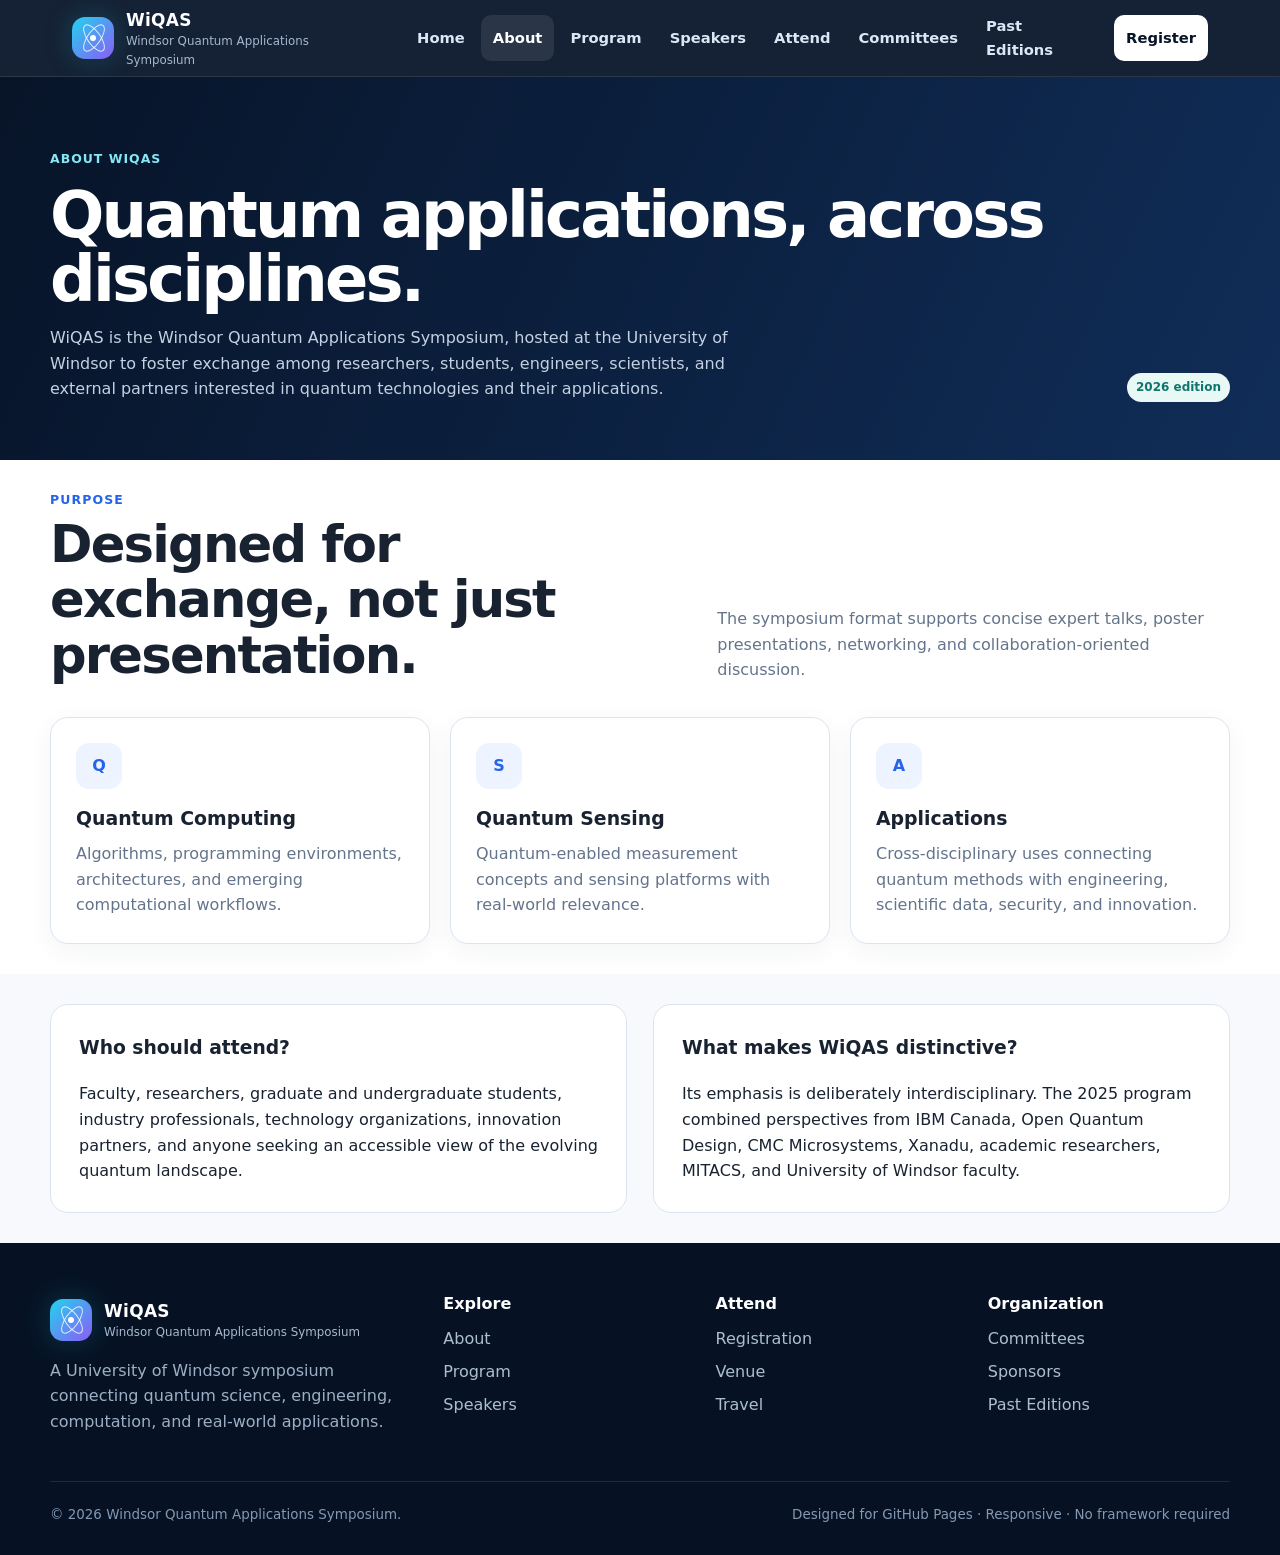
==== about.html @ 531623ce "Add files via upload" ====
<!doctype html><html lang="en"><head><meta charset="utf-8"><meta name="viewport" content="width=device-width,initial-scale=1"><title>About | WiQAS</title><link rel="stylesheet" href="styles.css"></head><body><a class="skip-link" href="#main">Skip to content</a>
<header class="site-header">
  <div class="nav-wrap">
    <a class="brand" href="index.html" aria-label="WiQAS home">
      <span class="brand-mark" aria-hidden="true"><span class="brand-dot"></span></span>
      <span class="brand-text"><strong>WiQAS</strong><span>Windsor Quantum Applications Symposium</span></span>
    </a>
    <button class="menu-toggle" aria-label="Toggle navigation" aria-expanded="false">☰</button>
    <nav class="nav-links" aria-label="Primary navigation">
      <a href="index.html">Home</a>
      <a href="about.html">About</a>
      <a href="program.html">Program</a>
      <a href="speakers.html">Speakers</a>
      <a href="attend.html">Attend</a>
      <a href="organizers.html">Committees</a>
      <a href="past.html">Past Editions</a>
      <a class="nav-cta" href="attend.html#registration">Register</a>
    </nav>
  </div>
</header>
<main id="main"><section class="page-hero"><div class="container"><div><div class="page-tag">About WiQAS</div><h1>Quantum applications, across disciplines.</h1><p>WiQAS is the Windsor Quantum Applications Symposium, hosted at the University of Windsor to foster exchange among researchers, students, engineers, scientists, and external partners interested in quantum technologies and their applications.</p></div><span class="badge">2026 edition</span></div></section>
<section class="section"><div class="container"><div class="section-head"><div><div class="kicker">Purpose</div><h2>Designed for exchange, not just presentation.</h2></div><p>The symposium format supports concise expert talks, poster presentations, networking, and collaboration-oriented discussion.</p></div><div class="card-grid"><article class="card"><div class="icon-box">Q</div><h3>Quantum Computing</h3><p>Algorithms, programming environments, architectures, and emerging computational workflows.</p></article><article class="card"><div class="icon-box">S</div><h3>Quantum Sensing</h3><p>Quantum-enabled measurement concepts and sensing platforms with real-world relevance.</p></article><article class="card"><div class="icon-box">A</div><h3>Applications</h3><p>Cross-disciplinary uses connecting quantum methods with engineering, scientific data, security, and innovation.</p></article></div></div></section>
<section class="section alt"><div class="container two-col"><div class="content-card"><h3>Who should attend?</h3><p>Faculty, researchers, graduate and undergraduate students, industry professionals, technology organizations, innovation partners, and anyone seeking an accessible view of the evolving quantum landscape.</p></div><div class="content-card"><h3>What makes WiQAS distinctive?</h3><p>Its emphasis is deliberately interdisciplinary. The 2025 program combined perspectives from IBM Canada, Open Quantum Design, CMC Microsystems, Xanadu, academic researchers, MITACS, and University of Windsor faculty.</p></div></div></section>
</main><footer>
  <div class="footer-grid">
    <div class="footer-brand">
      <a class="brand" href="index.html"><span class="brand-mark" aria-hidden="true"><span class="brand-dot"></span></span><span class="brand-text"><strong>WiQAS</strong><span>Windsor Quantum Applications Symposium</span></span></a>
      <p>A University of Windsor symposium connecting quantum science, engineering, computation, and real-world applications.</p>
    </div>
    <div><h4>Explore</h4><a href="about.html">About</a><a href="program.html">Program</a><a href="speakers.html">Speakers</a></div>
    <div><h4>Attend</h4><a href="attend.html#registration">Registration</a><a href="attend.html#venue">Venue</a><a href="attend.html#travel">Travel</a></div>
    <div><h4>Organization</h4><a href="organizers.html">Committees</a><a href="organizers.html#sponsors">Sponsors</a><a href="past.html">Past Editions</a></div>
  </div>
  <div class="copyright"><span>© <span data-year></span> Windsor Quantum Applications Symposium.</span><span>Designed for GitHub Pages · Responsive · No framework required</span></div>
</footer>
<script src="script.js"></script></body></html>
---- styles.css ----
:root {
  --navy: #071428;
  --navy-2: #0d2242;
  --blue: #2563eb;
  --cyan: #22d3ee;
  --violet: #8b5cf6;
  --gold: #f5b942;
  --ink: #182230;
  --muted: #64748b;
  --line: #dbe4f0;
  --paper: #f7f9fc;
  --white: #ffffff;
  --success: #0f766e;
  --radius: 18px;
  --shadow: 0 18px 50px rgba(15, 35, 65, .12);
  --max: 1180px;
}

* { box-sizing: border-box; }
html { scroll-behavior: smooth; }
body {
  margin: 0;
  font-family: Inter, ui-sans-serif, system-ui, -apple-system, BlinkMacSystemFont, "Segoe UI", sans-serif;
  color: var(--ink);
  background: var(--white);
  line-height: 1.6;
}
a { color: inherit; }
img { max-width: 100%; }
button, input { font: inherit; }

.skip-link {
  position: absolute; left: -999px; top: 0; z-index: 999;
  background: #fff; padding: .75rem 1rem; color: #000;
}
.skip-link:focus { left: 1rem; top: 1rem; }

.site-header {
  position: sticky; top: 0; z-index: 1000;
  background: rgba(7,20,40,.94);
  backdrop-filter: blur(14px);
  border-bottom: 1px solid rgba(255,255,255,.1);
}
.nav-wrap {
  max-width: var(--max); margin: auto; min-height: 76px; padding: 0 22px;
  display: flex; align-items: center; justify-content: space-between; gap: 24px;
}
.brand { display: flex; align-items: center; gap: 12px; text-decoration: none; color: white; }
.brand-mark {
  width: 42px; height: 42px; border-radius: 13px; position: relative; overflow: hidden;
  background: linear-gradient(135deg, var(--cyan), var(--violet)); box-shadow: 0 0 30px rgba(34,211,238,.2);
}
.brand-mark::before, .brand-mark::after {
  content: ""; position: absolute; border: 1.5px solid rgba(255,255,255,.85); border-radius: 50%;
  width: 30px; height: 12px; left: 6px; top: 14px;
}
.brand-mark::before { transform: rotate(55deg); }
.brand-mark::after { transform: rotate(-55deg); }
.brand-dot { position:absolute; width:6px; height:6px; border-radius:50%; background:#fff; left:18px; top:18px; }
.brand-text strong { display: block; font-size: 1.06rem; letter-spacing: .02em; }
.brand-text span { display: block; color: #a7b8d1; font-size: .74rem; margin-top: -2px; }

.nav-links { display: flex; align-items: center; gap: 4px; }
.nav-links a {
  color: #dbe7f5; text-decoration: none; font-weight: 650; font-size: .92rem;
  padding: 11px 12px; border-radius: 10px; transition: .2s ease;
}
.nav-links a:hover, .nav-links a.active { color: white; background: rgba(255,255,255,.09); }
.nav-links .nav-cta { background: white; color: var(--navy); margin-left: 6px; }
.nav-links .nav-cta:hover { background: #e8f7ff; color: var(--navy); }
.menu-toggle { display:none; background:none; border:0; color:white; font-size:1.5rem; cursor:pointer; }

.hero {
  color: white; position: relative; overflow: hidden;
  background:
    radial-gradient(circle at 86% 16%, rgba(34,211,238,.18), transparent 26%),
    radial-gradient(circle at 72% 78%, rgba(139,92,246,.2), transparent 29%),
    linear-gradient(115deg, #061224 0%, #0d2242 62%, #122953 100%);
}
.hero::before {
  content:""; position:absolute; inset:0; opacity:.22;
  background-image:
    linear-gradient(rgba(255,255,255,.06) 1px, transparent 1px),
    linear-gradient(90deg, rgba(255,255,255,.06) 1px, transparent 1px);
  background-size: 44px 44px;
  mask-image: linear-gradient(to right, transparent 0, black 35%, black 100%);
}
.hero-inner {
  max-width: var(--max); margin:auto; padding: 30px 22px 30px;
  display:grid; grid-template-columns: 1.15fr .85fr; gap: 58px; align-items:center; position:relative;
}
.eyebrow {
  display:inline-flex; align-items:center; gap:8px; padding:7px 11px; border-radius:999px;
  color:#c9f5ff; background:rgba(34,211,238,.1); border:1px solid rgba(34,211,238,.28);
  font-size:.82rem; font-weight:750; letter-spacing:.08em; text-transform:uppercase;
}
.hero h1 { font-size: clamp(2rem, 3vw, 5.2rem); line-height:.99; margin: 22px 0 20px; letter-spacing:-.045em; max-width:800px; }
.hero h1 span { display:block; background:linear-gradient(90deg,#73e7fb,#b6a2ff); -webkit-background-clip:text; color:transparent; }
.hero-copy { font-size:1.14rem; color:#c7d5e6; max-width:720px; }
.hero-actions { display:flex; flex-wrap:wrap; gap:12px; margin-top:30px; }
.btn {
  display:inline-flex; align-items:center; justify-content:center; gap:8px; padding:13px 18px;
  border-radius:12px; font-weight:800; text-decoration:none; border:1px solid transparent; transition:.2s ease;
}
.btn-primary { background:white; color:var(--navy); }
.btn-primary:hover { transform:translateY(-2px); box-shadow:0 12px 30px rgba(255,255,255,.12); }
.btn-ghost { border-color:rgba(255,255,255,.24); color:white; background:rgba(255,255,255,.05); }
.btn-ghost:hover { background:rgba(255,255,255,.1); }
.btn-blue { background:var(--blue); color:white; }
.btn-blue:hover { filter:brightness(1.07); transform:translateY(-1px); }

.quantum-card {
  position:relative; min-height:390px; display:grid; place-items:center;
  border:1px solid rgba(255,255,255,.14); border-radius:28px;
  background:linear-gradient(145deg,rgba(255,255,255,.09),rgba(255,255,255,.025));
  box-shadow: inset 0 1px rgba(255,255,255,.12), 0 26px 80px rgba(0,0,0,.24);
}
.orbit { position:absolute; border:1px solid rgba(150,230,255,.5); border-radius:50%; width:290px; height:110px; }
.orbit.o1 { transform:rotate(24deg); }
.orbit.o2 { transform:rotate(-36deg); }
.orbit.o3 { transform:rotate(78deg); }
.core { width:76px; height:76px; border-radius:50%; background:radial-gradient(circle at 34% 32%,#fff 0 7%,#70e8ff 8% 28%,#6a55e7 65%,#231b68); box-shadow:0 0 46px rgba(34,211,238,.6); }
.qdot { position:absolute; width:13px; height:13px; border-radius:50%; background:#fff; box-shadow:0 0 20px #7dd3fc; }
.q1{transform:translate(130px,-34px)} .q2{transform:translate(-94px,80px)} .q3{transform:translate(-42px,-116px)}
.quantum-label { position:absolute; bottom:26px; left:28px; right:28px; padding-top:20px; border-top:1px solid rgba(255,255,255,.12); display:flex; justify-content:space-between; color:#b9cae0; font-size:.86rem; }
.quantum-label strong { color:white; display:block; font-size:1rem; }

.info-strip { background:#0a1c37; color:white; border-top:1px solid rgba(255,255,255,.08); }
.info-grid { max-width:var(--max); margin:auto; padding:22px; display:grid; grid-template-columns:repeat(3,1fr); gap:20px; }
.info-item { display:flex; gap:12px; align-items:flex-start; }
.info-icon { width:38px;height:38px;border-radius:10px;background:rgba(34,211,238,.11);display:grid;place-items:center;color:#76e4f7;flex:0 0 auto; }
.info-item small{display:block;color:#8ea5c1;text-transform:uppercase;letter-spacing:.08em;font-weight:800;font-size:.7rem}.info-item strong{display:block;margin-top:2px}

.section { padding:30px 22px; }
.section.alt { background:var(--paper); }
.container { max-width:var(--max); margin:auto; }
.section-head { display:flex; justify-content:space-between; gap:36px; align-items:end; margin-bottom:34px; }
.kicker { color:var(--blue); text-transform:uppercase; letter-spacing:.09em; font-size:.78rem; font-weight:850; }
h2 { font-size:clamp(2rem,4vw,3.3rem); line-height:1.08; letter-spacing:-.035em; margin:.45rem 0 0; }
.section-head p { max-width:560px;color:var(--muted);margin:0; }

.card-grid { display:grid; grid-template-columns:repeat(3,1fr); gap:20px; }
.card { border:1px solid var(--line); border-radius:var(--radius); padding:25px; background:white; box-shadow:0 7px 26px rgba(15,35,65,.05); }
.card h3 { margin:14px 0 8px; font-size:1.18rem; }
.card p { color:var(--muted); margin:0; }
.icon-box { width:46px;height:46px;border-radius:13px;display:grid;place-items:center;background:#edf4ff;color:var(--blue);font-weight:900; }

.feature-band { display:grid;grid-template-columns:.92fr 1.08fr;gap:46px;align-items:center; }
.feature-panel { background:linear-gradient(145deg,#0d2242,#122f5e); color:white; padding:38px;border-radius:24px;position:relative;overflow:hidden; }
.feature-panel::after { content:"";position:absolute;width:180px;height:180px;border-radius:50%;background:rgba(34,211,238,.1);right:-40px;top:-60px; }
.feature-panel h3{font-size:1.8rem;margin:.25rem 0 1rem}.feature-panel p{color:#c7d5e6}
.feature-list { list-style:none;padding:0;margin:22px 0 0;display:grid;gap:12px}.feature-list li{display:flex;gap:10px;align-items:flex-start}.check{color:#7ee7f7;font-weight:900}

.timeline { display:grid; gap:14px; }
.timeline-row { display:grid;grid-template-columns:128px 1fr;gap:18px;padding:18px 0;border-bottom:1px solid var(--line); }
.timeline-row:last-child{border-bottom:0}.timeline-time{font-weight:850;color:var(--blue)}.timeline-row h3{margin:0 0 4px;font-size:1.03rem}.timeline-row p{margin:0;color:var(--muted)}

.notice { padding:16px 18px;border-left:4px solid var(--gold);background:#fff9e9;border-radius:10px;color:#6d5313; }
.badge { display:inline-block;padding:5px 9px;border-radius:999px;background:#e8f8f5;color:var(--success);font-size:.75rem;font-weight:850; }

.speaker-grid { display:grid;grid-template-columns:repeat(4,1fr);gap:18px; }
.speaker { border:1px solid var(--line);border-radius:18px;overflow:hidden;background:white; }
.speaker-art { height:175px;background:linear-gradient(135deg,#e7f6ff,#ede9fe);display:grid;place-items:center; }
.avatar { width:86px;height:86px;border-radius:50%;background:linear-gradient(135deg,#22d3ee,#6d5ce7);display:grid;place-items:center;color:white;font-size:1.45rem;font-weight:900;box-shadow:0 12px 28px rgba(74,85,220,.2); }
.speaker-body { padding:18px; }.speaker h3{margin:0 0 4px}.speaker p{margin:0;color:var(--muted);font-size:.9rem}.speaker .talk{margin-top:12px;color:#36445a;font-size:.88rem}

.cta-band { background:linear-gradient(115deg,#0b1d39,#13376a); color:white; border-radius:26px; padding:42px; display:flex;justify-content:space-between;gap:30px;align-items:center; }
.cta-band p{color:#c7d5e6;max-width:650px;margin:8px 0 0}.cta-band h2{margin:0;font-size:2.25rem}

.page-hero { background:linear-gradient(115deg,#071428,#102d58);color:white;padding:72px 22px 58px; }
.page-hero .container{display:grid;grid-template-columns:1fr auto;gap:30px;align-items:end}.page-hero h1{font-size:clamp(2.4rem,5vw,4.3rem);letter-spacing:-.045em;line-height:1;margin:14px 0}.page-hero p{color:#c4d1e2;max-width:740px;margin:0}.page-tag{color:#85e7f5;font-weight:800;letter-spacing:.08em;text-transform:uppercase;font-size:.78rem}

.two-col { display:grid;grid-template-columns:1fr 1fr;gap:26px; }
.content-card { background:white;border:1px solid var(--line);border-radius:18px;padding:28px; }
.content-card h3{margin-top:0}.content-card p:last-child{margin-bottom:0}

.contact-list { list-style:none;padding:0;margin:0;display:grid;gap:8px; }
.contact-list a{color:var(--blue);text-decoration:none}.contact-list a:hover{text-decoration:underline}

footer { background:#061224;color:#c6d2e2;padding:48px 22px 30px; }
.footer-grid { max-width:var(--max);margin:auto;display:grid;grid-template-columns:1.5fr repeat(3,1fr);gap:30px; }
footer h4{color:white;margin:0 0 10px}footer a{display:block;color:#aebed2;text-decoration:none;margin:7px 0}footer a:hover{color:white}.footer-brand p{max-width:410px;color:#9eafc5}.copyright{max-width:var(--max);margin:30px auto 0;padding-top:22px;border-top:1px solid rgba(255,255,255,.1);font-size:.84rem;color:#8498b2;display:flex;justify-content:space-between;gap:20px}

.table-wrap{overflow-x:auto;border:1px solid var(--line);border-radius:16px;background:white}.program-table{border-collapse:collapse;width:100%;min-width:760px}.program-table th,.program-table td{padding:15px 16px;border-bottom:1px solid var(--line);text-align:left;vertical-align:top}.program-table th{background:#eff5fc;color:#2b3b52;font-size:.8rem;text-transform:uppercase;letter-spacing:.07em}.program-table tr:last-child td{border-bottom:0}.session-row td{background:#f8fbff;font-weight:800;color:#17345e}.break-row td{color:#6d7686;font-style:italic;background:#fbfcfe}

.pill-row{display:flex;gap:8px;flex-wrap:wrap}.pill{padding:7px 11px;background:#eef3fb;border-radius:999px;color:#41516a;font-size:.82rem;font-weight:750}

@media (max-width: 980px) {
  .hero-inner,.feature-band,.page-hero .container{grid-template-columns:1fr}.quantum-card{min-height:310px}.card-grid{grid-template-columns:1fr 1fr}.speaker-grid{grid-template-columns:1fr 1fr}.footer-grid{grid-template-columns:1fr 1fr}.nav-links{position:absolute;left:0;right:0;top:76px;background:#071428;padding:14px 22px 22px;display:none;flex-direction:column;align-items:stretch;border-bottom:1px solid rgba(255,255,255,.1)}.nav-links.open{display:flex}.nav-links a{padding:12px 14px}.nav-links .nav-cta{margin:4px 0 0;text-align:center}.menu-toggle{display:block}.section-head{align-items:start;flex-direction:column;gap:12px}.info-grid{grid-template-columns:1fr;gap:14px}.cta-band{align-items:flex-start;flex-direction:column}.two-col{grid-template-columns:1fr}
}
@media (max-width: 620px) {
  .brand-text span{display:none}.hero-inner{padding-top:68px}.hero h1{font-size:2.7rem}.card-grid,.speaker-grid,.footer-grid{grid-template-columns:1fr}.section{padding:62px 18px}.nav-wrap{padding:0 18px}.timeline-row{grid-template-columns:1fr;gap:3px}.cta-band{padding:28px}.copyright{flex-direction:column}.quantum-card{min-height:280px}.orbit{width:220px;height:84px}.q1{transform:translate(98px,-27px)}.q2{transform:translate(-74px,61px)}.q3{transform:translate(-34px,-88px)}
}
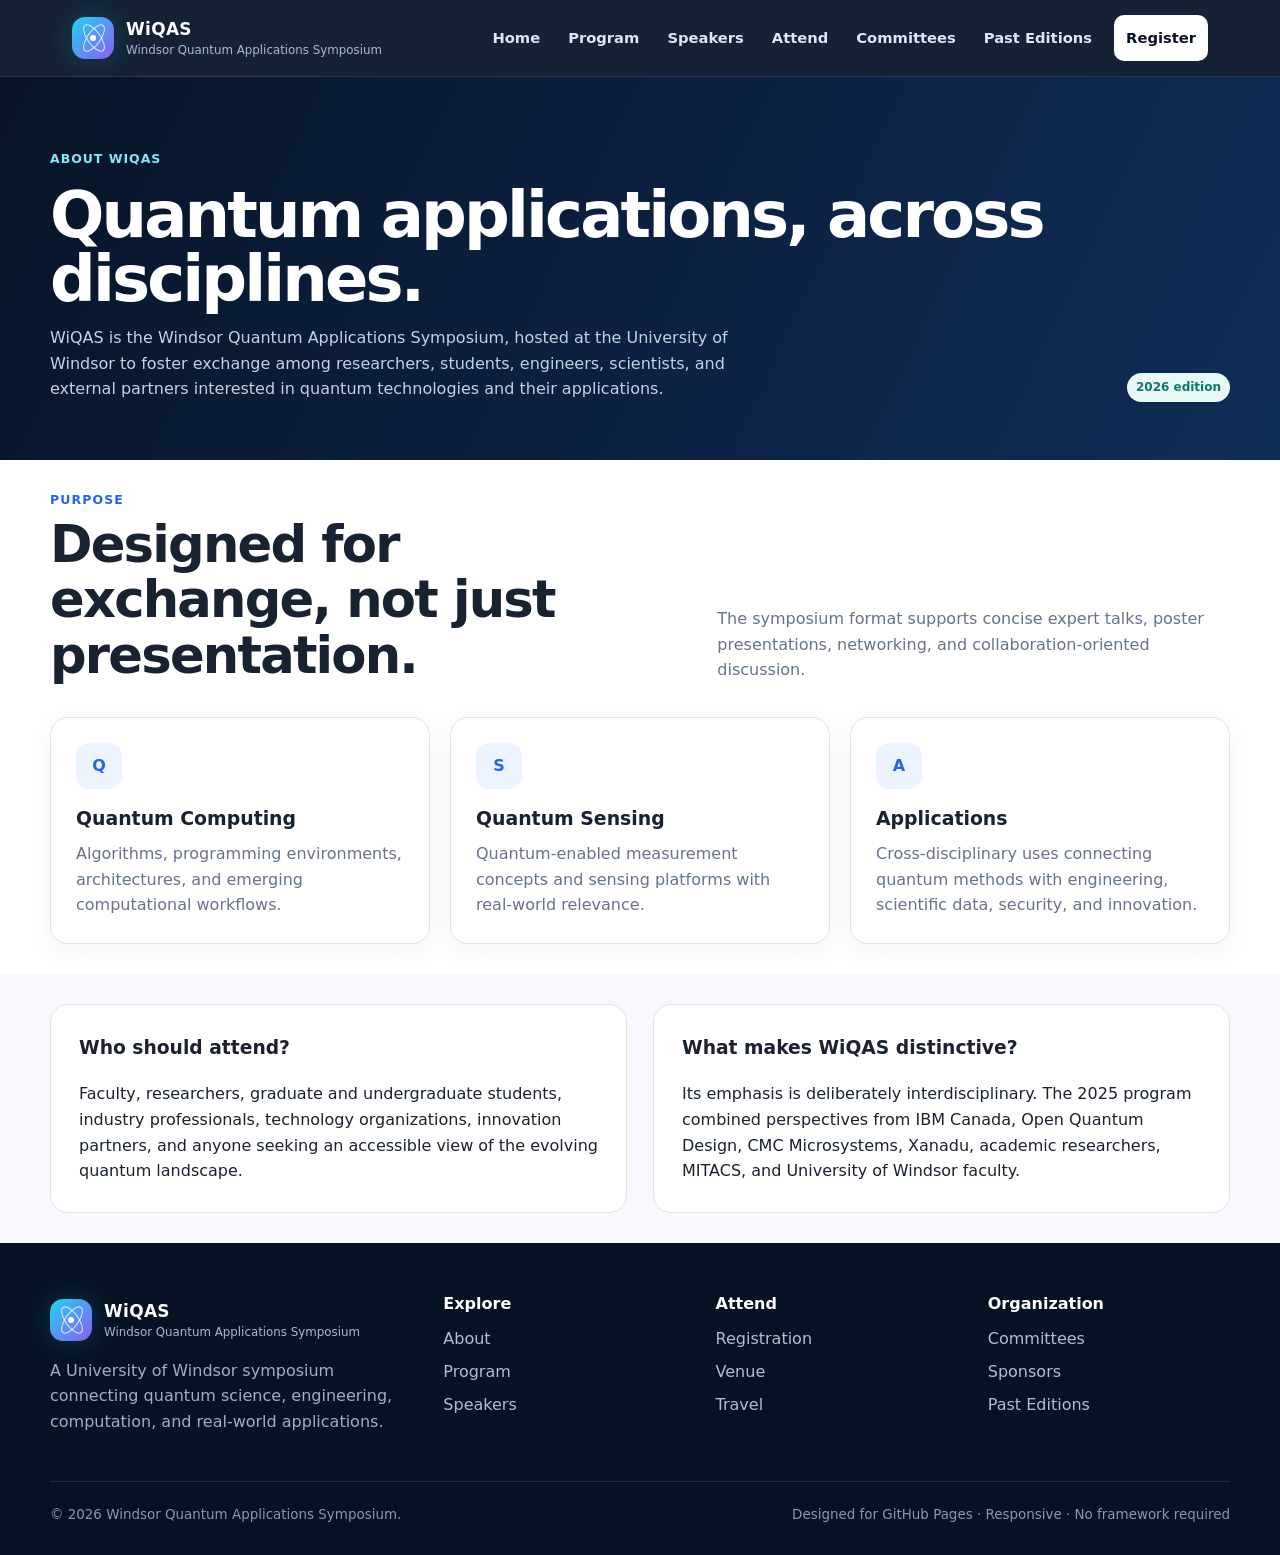
==== commit 1e3c6fda: "about.html" ====
--- a/about.html
+++ b/about.html
@@ -8,7 +8,7 @@
     <button class="menu-toggle" aria-label="Toggle navigation" aria-expanded="false">☰</button>
     <nav class="nav-links" aria-label="Primary navigation">
       <a href="index.html">Home</a>
-      <a href="about.html">About</a>
+      <!--<a href="about.html">About</a>-->
       <a href="program.html">Program</a>
       <a href="speakers.html">Speakers</a>
       <a href="attend.html">Attend</a>
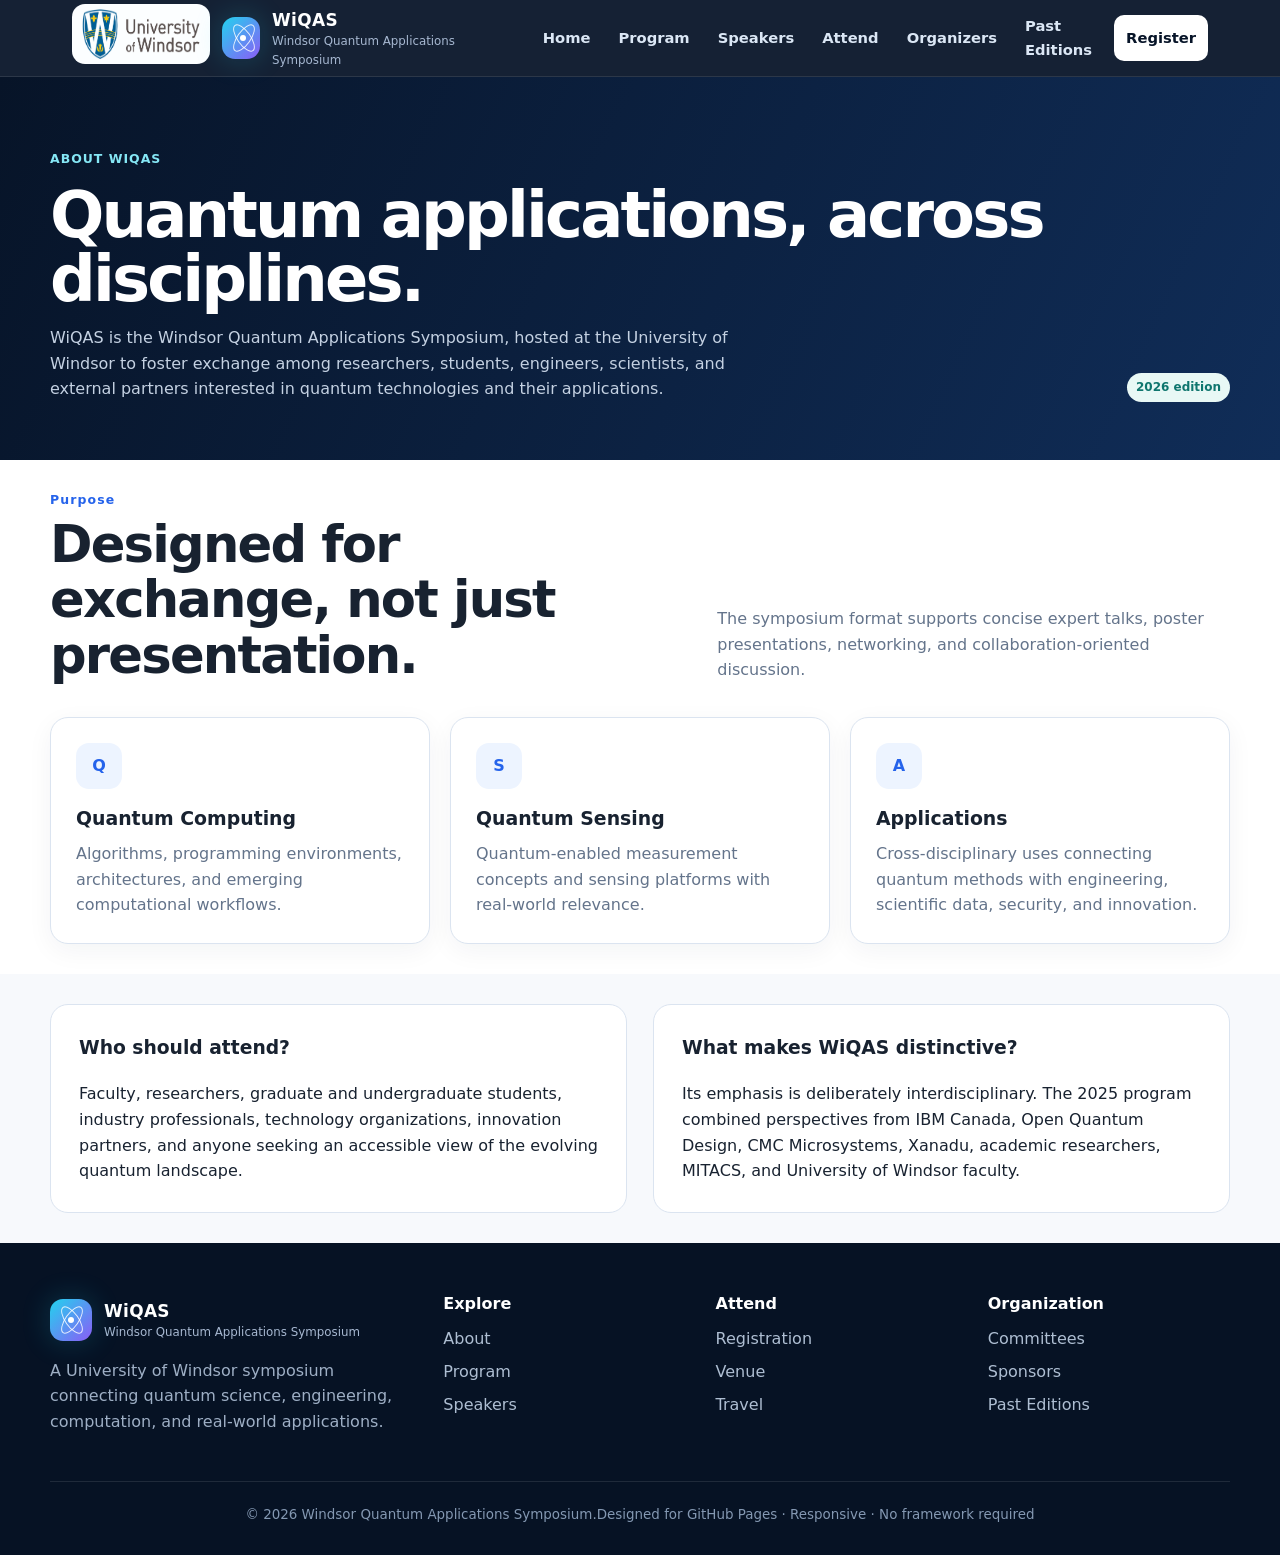
==== commit 71bc0b87: "Add files via upload" ====
--- a/about.html
+++ b/about.html
@@ -2,6 +2,7 @@
 <header class="site-header">
   <div class="nav-wrap">
     <a class="brand" href="index.html" aria-label="WiQAS home">
+      <span><img class="uwinlogo" src="uw_logo_2l_horz.jpg" alt="Description of the image"></span>
       <span class="brand-mark" aria-hidden="true"><span class="brand-dot"></span></span>
       <span class="brand-text"><strong>WiQAS</strong><span>Windsor Quantum Applications Symposium</span></span>
     </a>
@@ -12,9 +13,9 @@
       <a href="program.html">Program</a>
       <a href="speakers.html">Speakers</a>
       <a href="attend.html">Attend</a>
-      <a href="organizers.html">Committees</a>
+      <a href="organizers.html">Organizers</a>
       <a href="past.html">Past Editions</a>
-      <a class="nav-cta" href="attend.html#registration">Register</a>
+      <a class="nav-cta" href="https://forms.cloud.microsoft/r/x3CUvzhATm">Register</a>
     </nav>
   </div>
 </header>
@@ -31,6 +32,6 @@
     <div><h4>Attend</h4><a href="attend.html#registration">Registration</a><a href="attend.html#venue">Venue</a><a href="attend.html#travel">Travel</a></div>
     <div><h4>Organization</h4><a href="organizers.html">Committees</a><a href="organizers.html#sponsors">Sponsors</a><a href="past.html">Past Editions</a></div>
   </div>
-  <div class="copyright"><span>© <span data-year></span> Windsor Quantum Applications Symposium.</span><span>Designed for GitHub Pages · Responsive · No framework required</span></div>
+  <div class="copyright" style="display: block; text-align: center;"><span>© <span data-year></span> Windsor Quantum Applications Symposium.</span><span>Designed for GitHub Pages · Responsive · No framework required</span></div>
 </footer>
 <script src="script.js"></script></body></html>
--- a/styles.css
+++ b/styles.css
@@ -46,6 +46,7 @@
   display: flex; align-items: center; justify-content: space-between; gap: 24px;
 }
 .brand { display: flex; align-items: center; gap: 12px; text-decoration: none; color: white; }
+.uwinlogo { width: 150px; height: 60px; border-radius: 13px; position: relative; overflow: hidden; }
 .brand-mark {
   width: 42px; height: 42px; border-radius: 13px; position: relative; overflow: hidden;
   background: linear-gradient(135deg, var(--cyan), var(--violet)); box-shadow: 0 0 30px rgba(34,211,238,.2);
@@ -135,7 +136,7 @@
 .section.alt { background:var(--paper); }
 .container { max-width:var(--max); margin:auto; }
 .section-head { display:flex; justify-content:space-between; gap:36px; align-items:end; margin-bottom:34px; }
-.kicker { color:var(--blue); text-transform:uppercase; letter-spacing:.09em; font-size:.78rem; font-weight:850; }
+.kicker { color:var(--blue); letter-spacing:.09em; font-size:.78rem; font-weight:850; }
 h2 { font-size:clamp(2rem,4vw,3.3rem); line-height:1.08; letter-spacing:-.035em; margin:.45rem 0 0; }
 .section-head p { max-width:560px;color:var(--muted);margin:0; }
 
@@ -168,7 +169,7 @@
 .cta-band p{color:#c7d5e6;max-width:650px;margin:8px 0 0}.cta-band h2{margin:0;font-size:2.25rem}
 
 .page-hero { background:linear-gradient(115deg,#071428,#102d58);color:white;padding:72px 22px 58px; }
-.page-hero .container{display:grid;grid-template-columns:1fr auto;gap:30px;align-items:end}.page-hero h1{font-size:clamp(2.4rem,5vw,4.3rem);letter-spacing:-.045em;line-height:1;margin:14px 0}.page-hero p{color:#c4d1e2;max-width:740px;margin:0}.page-tag{color:#85e7f5;font-weight:800;letter-spacing:.08em;text-transform:uppercase;font-size:.78rem}
+.page-hero .container{display:grid;grid-template-columns:1fr auto;gap:3px;align-items:end}.page-hero h1{font-size:clamp(2.4rem,5vw,4.3rem);letter-spacing:-.045em;line-height:1;margin:14px 0}.page-hero p{color:#c4d1e2;max-width:740px;margin:0}.page-tag{color:#85e7f5;font-weight:800;letter-spacing:.08em;text-transform:uppercase;font-size:.78rem}
 
 .two-col { display:grid;grid-template-columns:1fr 1fr;gap:26px; }
 .content-card { background:white;border:1px solid var(--line);border-radius:18px;padding:28px; }
@@ -191,3 +192,20 @@
 @media (max-width: 620px) {
   .brand-text span{display:none}.hero-inner{padding-top:68px}.hero h1{font-size:2.7rem}.card-grid,.speaker-grid,.footer-grid{grid-template-columns:1fr}.section{padding:62px 18px}.nav-wrap{padding:0 18px}.timeline-row{grid-template-columns:1fr;gap:3px}.cta-band{padding:28px}.copyright{flex-direction:column}.quantum-card{min-height:280px}.orbit{width:220px;height:84px}.q1{transform:translate(98px,-27px)}.q2{transform:translate(-74px,61px)}.q3{transform:translate(-34px,-88px)}
 }
+.focus-grid {
+  display: grid;
+  grid-template-columns: repeat(2, minmax(0, 1fr));
+  gap: 24px;
+}
+
+.focus-grid > .feature-panel {
+  min-width: 0;
+  margin: 0;
+}
+
+/* Stack the boxes on smaller screens */
+@media (max-width: 768px) {
+  .focus-grid {
+    grid-template-columns: 1fr;
+  }
+}
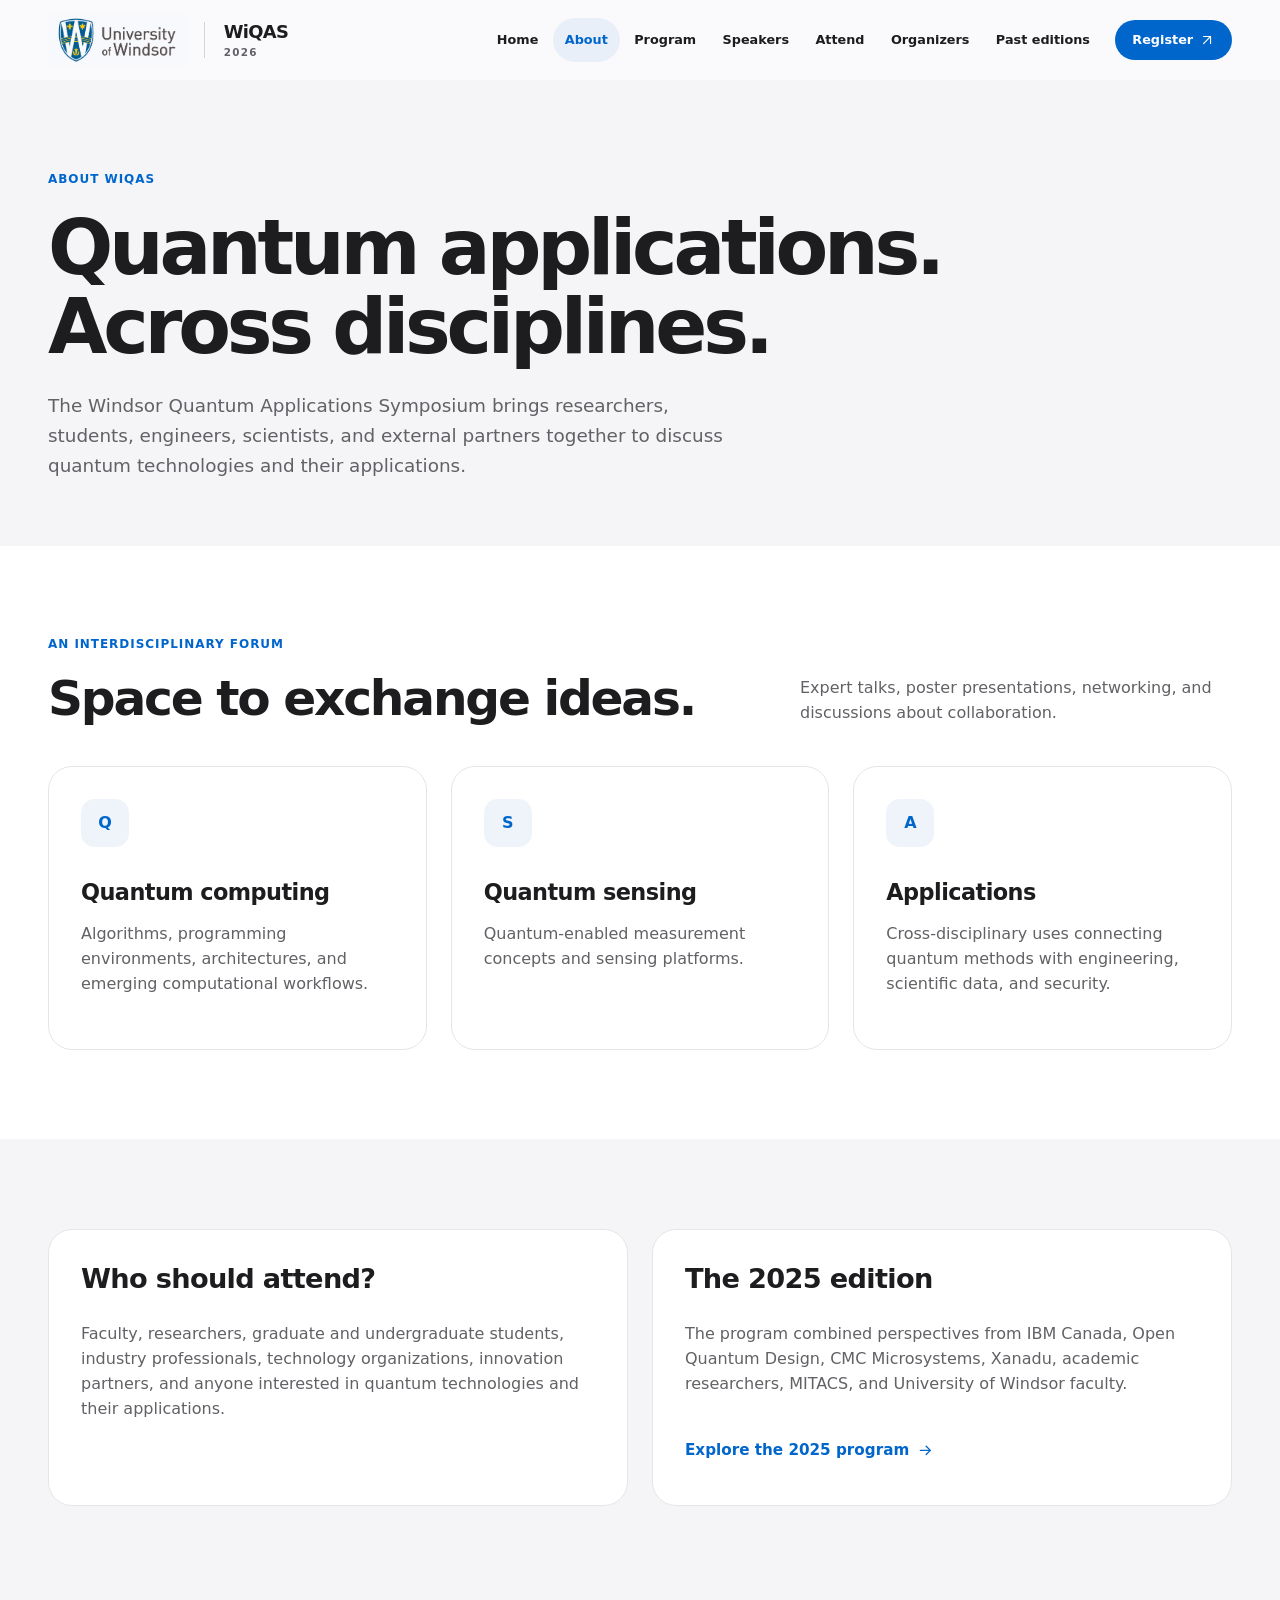
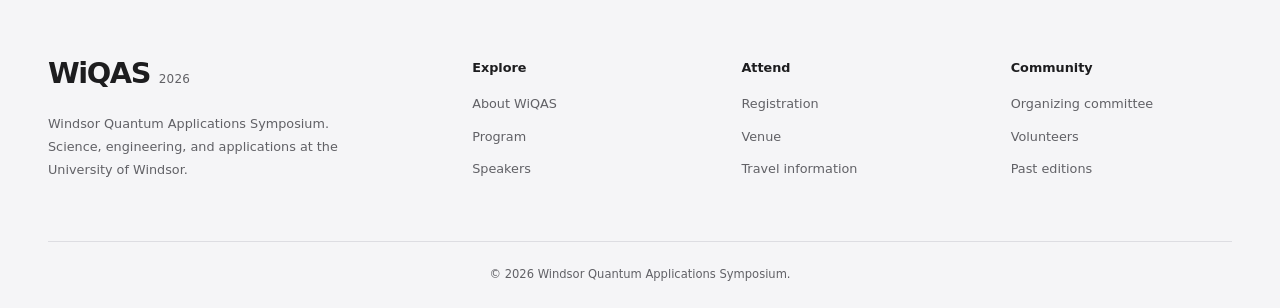
==== commit 0a5769f7: "Add files via upload" ====
--- a/about.html
+++ b/about.html
@@ -1,37 +1,38 @@
-<!doctype html><html lang="en"><head><meta charset="utf-8"><meta name="viewport" content="width=device-width,initial-scale=1"><title>About | WiQAS</title><link rel="stylesheet" href="styles.css"></head><body><a class="skip-link" href="#main">Skip to content</a>
+<!doctype html>
+<html lang="en">
+<head>
+  <meta charset="utf-8">
+  <meta name="viewport" content="width=device-width, initial-scale=1">
+  <meta name="description" content="About the Windsor Quantum Applications Symposium: an interdisciplinary forum for quantum science, engineering, and applications.">
+  <meta name="theme-color" content="#f5f5f7">
+  <title>About | WiQAS</title>
+  <link rel="icon" href="favicon.svg" type="image/svg+xml">
+  <link rel="stylesheet" href="styles.css">
+  <script src="script.js" defer></script>
+</head>
+<body class="page-about">
+<a class="skip-link" href="#main">Skip to content</a>
 <header class="site-header">
   <div class="nav-wrap">
-    <a class="brand" href="index.html" aria-label="WiQAS home">
-      <span><img class="uwinlogo" src="uw_logo_2l_horz.jpg" alt="Description of the image"></span>
-      <span class="brand-mark" aria-hidden="true"><span class="brand-dot"></span></span>
-      <span class="brand-text"><strong>WiQAS</strong><span>Windsor Quantum Applications Symposium</span></span>
+    <a class="brand" href="index.html" aria-label="WiQAS 2026 home">
+      <img class="uwinlogo" src="uw_logo_2l_horz.jpg" alt="University of Windsor" width="138" height="53">
+      <span class="brand-word">WiQAS<span>2026</span></span>
     </a>
-    <button class="menu-toggle" aria-label="Toggle navigation" aria-expanded="false">☰</button>
-    <nav class="nav-links" aria-label="Primary navigation">
-      <a href="index.html">Home</a>
-      <!--<a href="about.html">About</a>-->
-      <a href="program.html">Program</a>
-      <a href="speakers.html">Speakers</a>
-      <a href="attend.html">Attend</a>
-      <a href="organizers.html">Organizers</a>
-      <a href="past.html">Past Editions</a>
-      <a class="nav-cta" href="https://forms.cloud.microsoft/r/x3CUvzhATm">Register</a>
-    </nav>
+    <button class="menu-toggle" type="button" aria-label="Open navigation" aria-controls="site-navigation" aria-expanded="false"><span></span><span></span></button>
+    <nav class="nav-links" id="site-navigation" aria-label="Primary navigation"><a href="index.html">Home</a><a href="about.html" aria-current="page" class="active">About</a><a href="program.html">Program</a><a href="speakers.html">Speakers</a><a href="attend.html">Attend</a><a href="organizers.html">Organizers</a><a href="past.html">Past editions</a><a class="nav-cta" href="https://forms.cloud.microsoft/r/x3CUvzhATm">Register <svg viewBox="0 0 20 20" fill="none" aria-hidden="true"><path d="M5 15 15 5M5 5h10v10" stroke="currentColor" stroke-width="1.6" stroke-linecap="round" stroke-linejoin="round"/></svg></a></nav>
   </div>
 </header>
-<main id="main"><section class="page-hero"><div class="container"><div><div class="page-tag">About WiQAS</div><h1>Quantum applications, across disciplines.</h1><p>WiQAS is the Windsor Quantum Applications Symposium, hosted at the University of Windsor to foster exchange among researchers, students, engineers, scientists, and external partners interested in quantum technologies and their applications.</p></div><span class="badge">2026 edition</span></div></section>
-<section class="section"><div class="container"><div class="section-head"><div><div class="kicker">Purpose</div><h2>Designed for exchange, not just presentation.</h2></div><p>The symposium format supports concise expert talks, poster presentations, networking, and collaboration-oriented discussion.</p></div><div class="card-grid"><article class="card"><div class="icon-box">Q</div><h3>Quantum Computing</h3><p>Algorithms, programming environments, architectures, and emerging computational workflows.</p></article><article class="card"><div class="icon-box">S</div><h3>Quantum Sensing</h3><p>Quantum-enabled measurement concepts and sensing platforms with real-world relevance.</p></article><article class="card"><div class="icon-box">A</div><h3>Applications</h3><p>Cross-disciplinary uses connecting quantum methods with engineering, scientific data, security, and innovation.</p></article></div></div></section>
-<section class="section alt"><div class="container two-col"><div class="content-card"><h3>Who should attend?</h3><p>Faculty, researchers, graduate and undergraduate students, industry professionals, technology organizations, innovation partners, and anyone seeking an accessible view of the evolving quantum landscape.</p></div><div class="content-card"><h3>What makes WiQAS distinctive?</h3><p>Its emphasis is deliberately interdisciplinary. The 2025 program combined perspectives from IBM Canada, Open Quantum Design, CMC Microsystems, Xanadu, academic researchers, MITACS, and University of Windsor faculty.</p></div></div></section>
-</main><footer>
-  <div class="footer-grid">
-    <div class="footer-brand">
-      <a class="brand" href="index.html"><span class="brand-mark" aria-hidden="true"><span class="brand-dot"></span></span><span class="brand-text"><strong>WiQAS</strong><span>Windsor Quantum Applications Symposium</span></span></a>
-      <p>A University of Windsor symposium connecting quantum science, engineering, computation, and real-world applications.</p>
-    </div>
-    <div><h4>Explore</h4><a href="about.html">About</a><a href="program.html">Program</a><a href="speakers.html">Speakers</a></div>
-    <div><h4>Attend</h4><a href="attend.html#registration">Registration</a><a href="attend.html#venue">Venue</a><a href="attend.html#travel">Travel</a></div>
-    <div><h4>Organization</h4><a href="organizers.html">Committees</a><a href="organizers.html#sponsors">Sponsors</a><a href="past.html">Past Editions</a></div>
+<main id="main" tabindex="-1"><section class="page-hero"><div class="container"><p class="eyebrow">About WiQAS</p><h1>Quantum applications.<br>Across disciplines.</h1><p class="page-lead">The Windsor Quantum Applications Symposium brings researchers, students, engineers, scientists, and external partners together to discuss quantum technologies and their applications.</p></div></section>
+<section class="section"><div class="container"><div class="section-head"><div><p class="eyebrow">An interdisciplinary forum</p><h2>Space to exchange ideas.</h2></div><p>Expert talks, poster presentations, networking, and discussions about collaboration.</p></div><div class="card-grid"><article class="card"><div class="icon-box" aria-hidden="true">Q</div><h3>Quantum computing</h3><p>Algorithms, programming environments, architectures, and emerging computational workflows.</p></article><article class="card"><div class="icon-box" aria-hidden="true">S</div><h3>Quantum sensing</h3><p>Quantum-enabled measurement concepts and sensing platforms.</p></article><article class="card"><div class="icon-box" aria-hidden="true">A</div><h3>Applications</h3><p>Cross-disciplinary uses connecting quantum methods with engineering, scientific data, and security.</p></article></div></div></section>
+<section class="section alt"><div class="container two-col"><article class="content-card"><h3>Who should attend?</h3><p>Faculty, researchers, graduate and undergraduate students, industry professionals, technology organizations, innovation partners, and anyone interested in quantum technologies and their applications.</p></article><article class="content-card"><h3>The 2025 edition</h3><p>The program combined perspectives from IBM Canada, Open Quantum Design, CMC Microsystems, Xanadu, academic researchers, MITACS, and University of Windsor faculty.</p><a class="text-link" href="past.html">Explore the 2025 program <svg viewBox="0 0 20 20" fill="none" aria-hidden="true"><path d="M4 10h12m-5-5 5 5-5 5" stroke="currentColor" stroke-width="1.6" stroke-linecap="round" stroke-linejoin="round"/></svg></a></article></div></section></main>
+<footer class="site-footer">
+  <div class="container footer-grid">
+    <div class="footer-brand"><a href="index.html" class="footer-wordmark">WiQAS<span>2026</span></a><p>Windsor Quantum Applications Symposium.<br>Science, engineering, and applications at the University of Windsor.</p></div>
+    <div><h2>Explore</h2><a href="about.html">About WiQAS</a><a href="program.html">Program</a><a href="speakers.html">Speakers</a></div>
+    <div><h2>Attend</h2><a href="attend.html#registration">Registration</a><a href="attend.html#venue">Venue</a><a href="attend.html#travel">Travel information</a></div>
+    <div><h2>Community</h2><a href="organizers.html#organizing-committee">Organizing committee</a><a href="organizers.html#volunteers">Volunteers</a><a href="past.html">Past editions</a></div>
   </div>
-  <div class="copyright" style="display: block; text-align: center;"><span>© <span data-year></span> Windsor Quantum Applications Symposium.</span><span>Designed for GitHub Pages · Responsive · No framework required</span></div>
+  <div class="container copyright">© <span data-year>2026</span> Windsor Quantum Applications Symposium.</div>
 </footer>
-<script src="script.js"></script></body></html>
+</body>
+</html>
--- a/styles.css
+++ b/styles.css
@@ -1,211 +1,329 @@
+/* WiQAS 2026 — shared visual system. No remote fonts or dependencies. */
 :root {
-  --navy: #071428;
-  --navy-2: #0d2242;
-  --blue: #2563eb;
-  --cyan: #22d3ee;
-  --violet: #8b5cf6;
-  --gold: #f5b942;
-  --ink: #182230;
-  --muted: #64748b;
-  --line: #dbe4f0;
-  --paper: #f7f9fc;
-  --white: #ffffff;
-  --success: #0f766e;
-  --radius: 18px;
-  --shadow: 0 18px 50px rgba(15, 35, 65, .12);
-  --max: 1180px;
-}
-
+  color-scheme: light;
+  --ink: #1d1d1f;
+  --muted: #616166;
+  --blue: #0066cc;
+  --blue-dark: #0056ad;
+  --navy: #102c50;
+  --gold: #b08a4c;
+  --paper: #f5f5f7;
+  --white: #fff;
+  --line: #dedee3;
+  --max: 1200px;
+  --gutter: clamp(1.25rem, 4vw, 3rem);
+  --radius: 1.5rem;
+  --shadow: 0 12px 36px rgba(20, 37, 63, .055);
+  font: 100%/1.55 -apple-system, BlinkMacSystemFont, "Segoe UI", system-ui, sans-serif;
+  font-optical-sizing: auto;
+  -webkit-font-smoothing: antialiased;
+}
 * { box-sizing: border-box; }
-html { scroll-behavior: smooth; }
-body {
-  margin: 0;
-  font-family: Inter, ui-sans-serif, system-ui, -apple-system, BlinkMacSystemFont, "Segoe UI", sans-serif;
-  color: var(--ink);
-  background: var(--white);
-  line-height: 1.6;
-}
-a { color: inherit; }
+html { scroll-behavior: smooth; scroll-padding-top: 6rem; }
+body { margin: 0; color: var(--ink); background: #fff; }
+main { outline: none; }
 img { max-width: 100%; }
+a { color: inherit; text-underline-offset: .2em; }
 button, input { font: inherit; }
-
-.skip-link {
-  position: absolute; left: -999px; top: 0; z-index: 999;
-  background: #fff; padding: .75rem 1rem; color: #000;
-}
-.skip-link:focus { left: 1rem; top: 1rem; }
-
-.site-header {
-  position: sticky; top: 0; z-index: 1000;
-  background: rgba(7,20,40,.94);
-  backdrop-filter: blur(14px);
-  border-bottom: 1px solid rgba(255,255,255,.1);
-}
-.nav-wrap {
-  max-width: var(--max); margin: auto; min-height: 76px; padding: 0 22px;
-  display: flex; align-items: center; justify-content: space-between; gap: 24px;
-}
-.brand { display: flex; align-items: center; gap: 12px; text-decoration: none; color: white; }
-.uwinlogo { width: 150px; height: 60px; border-radius: 13px; position: relative; overflow: hidden; }
-.brand-mark {
-  width: 42px; height: 42px; border-radius: 13px; position: relative; overflow: hidden;
-  background: linear-gradient(135deg, var(--cyan), var(--violet)); box-shadow: 0 0 30px rgba(34,211,238,.2);
-}
-.brand-mark::before, .brand-mark::after {
-  content: ""; position: absolute; border: 1.5px solid rgba(255,255,255,.85); border-radius: 50%;
-  width: 30px; height: 12px; left: 6px; top: 14px;
-}
-.brand-mark::before { transform: rotate(55deg); }
-.brand-mark::after { transform: rotate(-55deg); }
-.brand-dot { position:absolute; width:6px; height:6px; border-radius:50%; background:#fff; left:18px; top:18px; }
-.brand-text strong { display: block; font-size: 1.06rem; letter-spacing: .02em; }
-.brand-text span { display: block; color: #a7b8d1; font-size: .74rem; margin-top: -2px; }
-
-.nav-links { display: flex; align-items: center; gap: 4px; }
-.nav-links a {
-  color: #dbe7f5; text-decoration: none; font-weight: 650; font-size: .92rem;
-  padding: 11px 12px; border-radius: 10px; transition: .2s ease;
-}
-.nav-links a:hover, .nav-links a.active { color: white; background: rgba(255,255,255,.09); }
-.nav-links .nav-cta { background: white; color: var(--navy); margin-left: 6px; }
-.nav-links .nav-cta:hover { background: #e8f7ff; color: var(--navy); }
-.menu-toggle { display:none; background:none; border:0; color:white; font-size:1.5rem; cursor:pointer; }
-
-.hero {
-  color: white; position: relative; overflow: hidden;
-  background:
-    radial-gradient(circle at 86% 16%, rgba(34,211,238,.18), transparent 26%),
-    radial-gradient(circle at 72% 78%, rgba(139,92,246,.2), transparent 29%),
-    linear-gradient(115deg, #061224 0%, #0d2242 62%, #122953 100%);
-}
-.hero::before {
-  content:""; position:absolute; inset:0; opacity:.22;
-  background-image:
-    linear-gradient(rgba(255,255,255,.06) 1px, transparent 1px),
-    linear-gradient(90deg, rgba(255,255,255,.06) 1px, transparent 1px);
-  background-size: 44px 44px;
-  mask-image: linear-gradient(to right, transparent 0, black 35%, black 100%);
-}
-.hero-inner {
-  max-width: var(--max); margin:auto; padding: 30px 22px 30px;
-  display:grid; grid-template-columns: 1.15fr .85fr; gap: 58px; align-items:center; position:relative;
-}
-.eyebrow {
-  display:inline-flex; align-items:center; gap:8px; padding:7px 11px; border-radius:999px;
-  color:#c9f5ff; background:rgba(34,211,238,.1); border:1px solid rgba(34,211,238,.28);
-  font-size:.82rem; font-weight:750; letter-spacing:.08em; text-transform:uppercase;
-}
-.hero h1 { font-size: clamp(2rem, 3vw, 5.2rem); line-height:.99; margin: 22px 0 20px; letter-spacing:-.045em; max-width:800px; }
-.hero h1 span { display:block; background:linear-gradient(90deg,#73e7fb,#b6a2ff); -webkit-background-clip:text; color:transparent; }
-.hero-copy { font-size:1.14rem; color:#c7d5e6; max-width:720px; }
-.hero-actions { display:flex; flex-wrap:wrap; gap:12px; margin-top:30px; }
-.btn {
-  display:inline-flex; align-items:center; justify-content:center; gap:8px; padding:13px 18px;
-  border-radius:12px; font-weight:800; text-decoration:none; border:1px solid transparent; transition:.2s ease;
-}
-.btn-primary { background:white; color:var(--navy); }
-.btn-primary:hover { transform:translateY(-2px); box-shadow:0 12px 30px rgba(255,255,255,.12); }
-.btn-ghost { border-color:rgba(255,255,255,.24); color:white; background:rgba(255,255,255,.05); }
-.btn-ghost:hover { background:rgba(255,255,255,.1); }
-.btn-blue { background:var(--blue); color:white; }
-.btn-blue:hover { filter:brightness(1.07); transform:translateY(-1px); }
-
-.quantum-card {
-  position:relative; min-height:390px; display:grid; place-items:center;
-  border:1px solid rgba(255,255,255,.14); border-radius:28px;
-  background:linear-gradient(145deg,rgba(255,255,255,.09),rgba(255,255,255,.025));
-  box-shadow: inset 0 1px rgba(255,255,255,.12), 0 26px 80px rgba(0,0,0,.24);
-}
-.orbit { position:absolute; border:1px solid rgba(150,230,255,.5); border-radius:50%; width:290px; height:110px; }
-.orbit.o1 { transform:rotate(24deg); }
-.orbit.o2 { transform:rotate(-36deg); }
-.orbit.o3 { transform:rotate(78deg); }
-.core { width:76px; height:76px; border-radius:50%; background:radial-gradient(circle at 34% 32%,#fff 0 7%,#70e8ff 8% 28%,#6a55e7 65%,#231b68); box-shadow:0 0 46px rgba(34,211,238,.6); }
-.qdot { position:absolute; width:13px; height:13px; border-radius:50%; background:#fff; box-shadow:0 0 20px #7dd3fc; }
-.q1{transform:translate(130px,-34px)} .q2{transform:translate(-94px,80px)} .q3{transform:translate(-42px,-116px)}
-.quantum-label { position:absolute; bottom:26px; left:28px; right:28px; padding-top:20px; border-top:1px solid rgba(255,255,255,.12); display:flex; justify-content:space-between; color:#b9cae0; font-size:.86rem; }
-.quantum-label strong { color:white; display:block; font-size:1rem; }
-
-.info-strip { background:#0a1c37; color:white; border-top:1px solid rgba(255,255,255,.08); }
-.info-grid { max-width:var(--max); margin:auto; padding:22px; display:grid; grid-template-columns:repeat(3,1fr); gap:20px; }
-.info-item { display:flex; gap:12px; align-items:flex-start; }
-.info-icon { width:38px;height:38px;border-radius:10px;background:rgba(34,211,238,.11);display:grid;place-items:center;color:#76e4f7;flex:0 0 auto; }
-.info-item small{display:block;color:#8ea5c1;text-transform:uppercase;letter-spacing:.08em;font-weight:800;font-size:.7rem}.info-item strong{display:block;margin-top:2px}
-
-.section { padding:30px 22px; }
-.section.alt { background:var(--paper); }
-.container { max-width:var(--max); margin:auto; }
-.section-head { display:flex; justify-content:space-between; gap:36px; align-items:end; margin-bottom:34px; }
-.kicker { color:var(--blue); letter-spacing:.09em; font-size:.78rem; font-weight:850; }
-h2 { font-size:clamp(2rem,4vw,3.3rem); line-height:1.08; letter-spacing:-.035em; margin:.45rem 0 0; }
-.section-head p { max-width:560px;color:var(--muted);margin:0; }
-
-.card-grid { display:grid; grid-template-columns:repeat(3,1fr); gap:20px; }
-.card { border:1px solid var(--line); border-radius:var(--radius); padding:25px; background:white; box-shadow:0 7px 26px rgba(15,35,65,.05); }
-.card h3 { margin:14px 0 8px; font-size:1.18rem; }
-.card p { color:var(--muted); margin:0; }
-.icon-box { width:46px;height:46px;border-radius:13px;display:grid;place-items:center;background:#edf4ff;color:var(--blue);font-weight:900; }
-
-.feature-band { display:grid;grid-template-columns:.92fr 1.08fr;gap:46px;align-items:center; }
-.feature-panel { background:linear-gradient(145deg,#0d2242,#122f5e); color:white; padding:38px;border-radius:24px;position:relative;overflow:hidden; }
-.feature-panel::after { content:"";position:absolute;width:180px;height:180px;border-radius:50%;background:rgba(34,211,238,.1);right:-40px;top:-60px; }
-.feature-panel h3{font-size:1.8rem;margin:.25rem 0 1rem}.feature-panel p{color:#c7d5e6}
-.feature-list { list-style:none;padding:0;margin:22px 0 0;display:grid;gap:12px}.feature-list li{display:flex;gap:10px;align-items:flex-start}.check{color:#7ee7f7;font-weight:900}
-
-.timeline { display:grid; gap:14px; }
-.timeline-row { display:grid;grid-template-columns:128px 1fr;gap:18px;padding:18px 0;border-bottom:1px solid var(--line); }
-.timeline-row:last-child{border-bottom:0}.timeline-time{font-weight:850;color:var(--blue)}.timeline-row h3{margin:0 0 4px;font-size:1.03rem}.timeline-row p{margin:0;color:var(--muted)}
-
-.notice { padding:16px 18px;border-left:4px solid var(--gold);background:#fff9e9;border-radius:10px;color:#6d5313; }
-.badge { display:inline-block;padding:5px 9px;border-radius:999px;background:#e8f8f5;color:var(--success);font-size:.75rem;font-weight:850; }
-
-.speaker-grid { display:grid;grid-template-columns:repeat(4,1fr);gap:18px; }
-.speaker { border:1px solid var(--line);border-radius:18px;overflow:hidden;background:white; }
-.speaker-art { height:175px;background:linear-gradient(135deg,#e7f6ff,#ede9fe);display:grid;place-items:center; }
-.avatar { width:86px;height:86px;border-radius:50%;background:linear-gradient(135deg,#22d3ee,#6d5ce7);display:grid;place-items:center;color:white;font-size:1.45rem;font-weight:900;box-shadow:0 12px 28px rgba(74,85,220,.2); }
-.speaker-body { padding:18px; }.speaker h3{margin:0 0 4px}.speaker p{margin:0;color:var(--muted);font-size:.9rem}.speaker .talk{margin-top:12px;color:#36445a;font-size:.88rem}
-
-.cta-band { background:linear-gradient(115deg,#0b1d39,#13376a); color:white; border-radius:26px; padding:42px; display:flex;justify-content:space-between;gap:30px;align-items:center; }
-.cta-band p{color:#c7d5e6;max-width:650px;margin:8px 0 0}.cta-band h2{margin:0;font-size:2.25rem}
-
-.page-hero { background:linear-gradient(115deg,#071428,#102d58);color:white;padding:72px 22px 58px; }
-.page-hero .container{display:grid;grid-template-columns:1fr auto;gap:3px;align-items:end}.page-hero h1{font-size:clamp(2.4rem,5vw,4.3rem);letter-spacing:-.045em;line-height:1;margin:14px 0}.page-hero p{color:#c4d1e2;max-width:740px;margin:0}.page-tag{color:#85e7f5;font-weight:800;letter-spacing:.08em;text-transform:uppercase;font-size:.78rem}
-
-.two-col { display:grid;grid-template-columns:1fr 1fr;gap:26px; }
-.content-card { background:white;border:1px solid var(--line);border-radius:18px;padding:28px; }
-.content-card h3{margin-top:0}.content-card p:last-child{margin-bottom:0}
-
-.contact-list { list-style:none;padding:0;margin:0;display:grid;gap:8px; }
-.contact-list a{color:var(--blue);text-decoration:none}.contact-list a:hover{text-decoration:underline}
-
-footer { background:#061224;color:#c6d2e2;padding:48px 22px 30px; }
-.footer-grid { max-width:var(--max);margin:auto;display:grid;grid-template-columns:1.5fr repeat(3,1fr);gap:30px; }
-footer h4{color:white;margin:0 0 10px}footer a{display:block;color:#aebed2;text-decoration:none;margin:7px 0}footer a:hover{color:white}.footer-brand p{max-width:410px;color:#9eafc5}.copyright{max-width:var(--max);margin:30px auto 0;padding-top:22px;border-top:1px solid rgba(255,255,255,.1);font-size:.84rem;color:#8498b2;display:flex;justify-content:space-between;gap:20px}
-
-.table-wrap{overflow-x:auto;border:1px solid var(--line);border-radius:16px;background:white}.program-table{border-collapse:collapse;width:100%;min-width:760px}.program-table th,.program-table td{padding:15px 16px;border-bottom:1px solid var(--line);text-align:left;vertical-align:top}.program-table th{background:#eff5fc;color:#2b3b52;font-size:.8rem;text-transform:uppercase;letter-spacing:.07em}.program-table tr:last-child td{border-bottom:0}.session-row td{background:#f8fbff;font-weight:800;color:#17345e}.break-row td{color:#6d7686;font-style:italic;background:#fbfcfe}
-
-.pill-row{display:flex;gap:8px;flex-wrap:wrap}.pill{padding:7px 11px;background:#eef3fb;border-radius:999px;color:#41516a;font-size:.82rem;font-weight:750}
-
-@media (max-width: 980px) {
-  .hero-inner,.feature-band,.page-hero .container{grid-template-columns:1fr}.quantum-card{min-height:310px}.card-grid{grid-template-columns:1fr 1fr}.speaker-grid{grid-template-columns:1fr 1fr}.footer-grid{grid-template-columns:1fr 1fr}.nav-links{position:absolute;left:0;right:0;top:76px;background:#071428;padding:14px 22px 22px;display:none;flex-direction:column;align-items:stretch;border-bottom:1px solid rgba(255,255,255,.1)}.nav-links.open{display:flex}.nav-links a{padding:12px 14px}.nav-links .nav-cta{margin:4px 0 0;text-align:center}.menu-toggle{display:block}.section-head{align-items:start;flex-direction:column;gap:12px}.info-grid{grid-template-columns:1fr;gap:14px}.cta-band{align-items:flex-start;flex-direction:column}.two-col{grid-template-columns:1fr}
-}
-@media (max-width: 620px) {
-  .brand-text span{display:none}.hero-inner{padding-top:68px}.hero h1{font-size:2.7rem}.card-grid,.speaker-grid,.footer-grid{grid-template-columns:1fr}.section{padding:62px 18px}.nav-wrap{padding:0 18px}.timeline-row{grid-template-columns:1fr;gap:3px}.cta-band{padding:28px}.copyright{flex-direction:column}.quantum-card{min-height:280px}.orbit{width:220px;height:84px}.q1{transform:translate(98px,-27px)}.q2{transform:translate(-74px,61px)}.q3{transform:translate(-34px,-88px)}
-}
-.focus-grid {
-  display: grid;
-  grid-template-columns: repeat(2, minmax(0, 1fr));
-  gap: 24px;
-}
-
-.focus-grid > .feature-panel {
-  min-width: 0;
-  margin: 0;
-}
-
-/* Stack the boxes on smaller screens */
-@media (max-width: 768px) {
-  .focus-grid {
-    grid-template-columns: 1fr;
-  }
-}+button, a { -webkit-tap-highlight-color: transparent; touch-action: manipulation; }
+button { cursor: pointer; }
+button:disabled { cursor: default; }
+[hidden] { display: none !important; }
+:focus-visible { outline: 3px solid #0071e3; outline-offset: 5px; }
+::selection { background: #cde4ff; color: #102c50; }
+section[id], article[id] { scroll-margin-top: 6rem; }
+.container { width: min(calc(100% - 2 * var(--gutter)), var(--max)); margin-inline: auto; }
+.skip-link { position: fixed; left: 1rem; top: -6rem; z-index: 200; padding: .75rem 1.25rem; border-radius: .75rem; color: white; background: var(--ink); }
+.skip-link:focus { top: 1rem; }
+svg { display: block; }
+.btn svg, .text-link svg, .nav-cta svg { width: 1.1em; height: 1.1em; flex: 0 0 auto; }
+
+/* A quiet, floating layer above the page. */
+.site-header { position: sticky; top: 0; z-index: 80; background: rgba(250,250,252,.85); -webkit-backdrop-filter: saturate(1.55) blur(24px); backdrop-filter: saturate(1.55) blur(24px); }
+.site-header::after { content: ""; position: absolute; inset: auto 0 -.6rem; height: .6rem; background: linear-gradient(rgba(29,29,31,.025),transparent); pointer-events: none; opacity: 0; }
+.site-header.is-scrolled::after { opacity: 1; }
+.nav-wrap { position: relative; width: min(calc(100% - 2 * var(--gutter)), 1280px); margin: auto; min-height: 5rem; display: flex; align-items: center; justify-content: space-between; gap: 1.25rem; }
+.brand { display: inline-flex; align-items: center; gap: 1.15rem; flex: 0 0 auto; text-decoration: none; }
+.uwinlogo { display: block; width: 8.625rem; height: 3.3rem; object-fit: contain; mix-blend-mode: multiply; }
+.brand-word { display: block; padding-left: 1.15rem; border-left: 1px solid #d4d4da; font-size: 1.12rem; font-weight: 750; letter-spacing: -.04em; line-height: 1.1; }
+.brand-word span { display: block; margin-top: .3rem; color: var(--muted); font-size: .65rem; letter-spacing: .12em; font-weight: 600; }
+.nav-links { display: flex; align-items: center; gap: .15rem; }
+.nav-links > a { display: inline-flex; align-items: center; justify-content: center; min-height: 2.75rem; padding: .65rem .75rem; font-size: .8rem; font-weight: 550; white-space: nowrap; text-decoration: none; border-radius: 999px; }
+.nav-links > a:hover { color: var(--blue); }
+.nav-links > a.active { color: var(--blue); background: #e8eff8; }
+.nav-links > .nav-cta { min-height: 2.45rem; gap: .45rem; padding-inline: 1.1rem; margin-left: .65rem; background: var(--blue); color: #fff; }
+.nav-links > .nav-cta:hover { color: #fff; background: var(--blue-dark); }
+.menu-toggle { display: none; width: 2.75rem; height: 2.75rem; padding: .8rem .65rem; border: none; border-radius: 50%; background: transparent; }
+.menu-toggle span { display: block; width: 1.4rem; height: 1.5px; margin: .35rem auto; background: var(--ink); }
+.menu-toggle[aria-expanded="true"] span:first-child { transform: translateY(.22rem) rotate(45deg); }
+.menu-toggle[aria-expanded="true"] span:last-child { transform: translateY(-.22rem) rotate(-45deg); }
+.btn, .nav-cta, .menu-toggle { transition: background-color 130ms ease, box-shadow 130ms ease; }
+.btn:active, .nav-cta:active, .menu-toggle:active { transform: scale(.97); }
+
+/* Typography scales with the user's text setting. */
+h1, h2, h3, h4, p { margin-top: 0; }
+h1, h2, h3 { text-wrap: balance; }
+h1 { font-size: clamp(2.7rem, 6vw, 5.4rem); line-height: 1.03; letter-spacing: -.055em; font-weight: 720; }
+h2 { font-size: clamp(2rem, 3.8vw, 3.3rem); line-height: 1.1; letter-spacing: -.045em; font-weight: 690; margin-bottom: 1.25rem; }
+h3 { font-size: 1.4rem; line-height: 1.22; letter-spacing: -.025em; font-weight: 650; }
+h4 { font-size: 1rem; line-height: 1.4; letter-spacing: -.01em; }
+p { margin-bottom: 1.25rem; }
+.eyebrow, .kicker, .page-tag { display: block; color: var(--blue); font-size: .75rem; font-weight: 650; letter-spacing: .08em; line-height: 1.5; text-transform: uppercase; margin-bottom: 1.2rem; }
+.section { padding-block: clamp(3.5rem, 7vw, 6rem); }
+.section.alt { background: var(--paper); }
+.section-head { display: flex; align-items: end; justify-content: space-between; gap: 2rem; margin-bottom: 2.5rem; }
+.section-head h2 { margin-bottom: 0; }
+.section-head p:not(.eyebrow) { max-width: 27rem; margin: 0; color: var(--muted); }
+.section-head > .text-link { flex: 0 0 auto; padding-block: .6rem; }
+.page-hero { padding-block: clamp(3.5rem, 7vw, 6rem) clamp(2.5rem, 5vw, 4rem); background: var(--paper); }
+.page-hero h1 { max-width: 58rem; margin: 0 0 1.5rem; }
+.page-hero .eyebrow { margin-bottom: 1.3rem; }
+.page-lead { font-size: 1.15rem; line-height: 1.65; color: var(--muted); max-width: 43rem; margin: 0; }
+.text-link { display: inline-flex; gap: .5rem; align-items: center; min-height: 2.75rem; color: var(--blue); text-decoration: none; font-size: .95rem; font-weight: 550; }
+.text-link:hover { text-decoration: underline; }
+.btn { display: inline-flex; min-height: 3rem; gap: .6rem; justify-content: center; align-items: center; padding: .85rem 1.4rem; border: 1px solid transparent; border-radius: 999px; font-size: .9rem; line-height: 1.3; font-weight: 550; text-decoration: none; }
+.btn-primary { background: var(--blue); color: white; }
+.btn-primary:hover { background: var(--blue-dark); box-shadow: 0 5px 18px rgba(0,102,204,.16); }
+.btn-secondary { background: #f0f1f4; color: var(--ink); border-color: #e0e1e7; }
+.btn-secondary:hover { background: #e6e8ed; }
+.btn-text { padding-inline: .6rem; color: var(--blue); }
+.btn-text:hover { text-decoration: underline; }
+.btn-white { color: var(--navy); background: white; }
+.btn-white:hover { background: #eaf2fb; }
+.badge { display: inline-flex; padding: .4rem .75rem; color: #185448; background: #e7f2ed; border-radius: 999px; font-size: .75rem; font-weight: 600; }
+
+/* Home */
+.hero { overflow: clip; background: linear-gradient(165deg,#fff 40%,#f5f7fa); }
+.hero-inner { display: grid; grid-template-columns: 1.25fr 1fr; align-items: center; gap: 0; padding-block: clamp(3rem, 6vw, 5.5rem) 4rem; }
+.hero-content { position: relative; z-index: 1; }
+.hero .eyebrow { display: flex; align-items: center; gap: .6rem; }
+.edition-dot { display: block; width: .4rem; height: .4rem; border-radius: 50%; background: var(--gold); }
+.hero h1 { font-size: clamp(3rem, 5.2vw, 5rem); line-height: 1.04; letter-spacing: -.055em; margin: 0 0 1.5rem; }
+.hero h1 > span { color: var(--blue); }
+.hero-copy { color: var(--muted); max-width: 31rem; font-size: 1.125rem; line-height: 1.65; }
+.hero-actions { display: flex; flex-wrap: wrap; gap: .75rem; margin-top: 2rem; }
+.quantum-scene { width: 115%; margin: 0 0 0 -5%; align-self: center; }
+.quantum-scene > img { width: 100%; height: auto; display: block; }
+.quantum-scene figcaption { text-align: center; font-size: .55rem; font-weight: 600; color: #5e728b; letter-spacing: .2em; margin-top: -1.8rem; }
+.event-facts { background: #fafafb; }
+.facts-grid { display: grid; grid-template-columns: repeat(3,1fr); padding-block: 1.9rem; }
+.facts-grid > div { padding-inline: 2rem; border-left: 1px solid var(--line); }
+.facts-grid > div:first-child { border: 0; padding-left: 0; }
+.facts-grid dt { font-size: .7rem; color: var(--muted); margin-bottom: .4rem; letter-spacing: .06em; text-transform: uppercase; font-weight: 600; }
+.facts-grid dd { margin: 0 0 .2rem; font-size: 1.02rem; letter-spacing: -.015em; font-weight: 650; }
+.facts-grid p { font-size: .8rem; color: var(--muted); margin: 0; }
+.focus-grid { display: grid; grid-template-columns: 1.2fr 1fr; gap: clamp(2rem, 7vw, 6rem); align-items: center; }
+.focus-copy > p:not(.eyebrow) { color: var(--muted); line-height: 1.8; }
+.feature-list { margin: 1.5rem 0 0; padding: 0; list-style: none; display: grid; gap: .8rem; }
+.feature-list > li { display: flex; align-items: start; gap: .75rem; font-size: .95rem; }
+.feature-list > li::before { content: "✓"; display: inline-grid; place-items: center; width: 1.35rem; height: 1.35rem; flex: 0 0 auto; margin-top: .1rem; border-radius: 50%; background: #ecf3fb; color: var(--blue); font-size: .7rem; font-weight: 700; }
+.venue-panel { padding: clamp(2rem, 4vw, 3rem); background: #f0f4f9; border-radius: 2rem; }
+.venue-panel h3 { font-size: clamp(2rem, 3vw, 2.6rem); line-height: 1.1; letter-spacing: -.04em; margin-bottom: 2rem; }
+.venue-stop { display: flex; gap: 1rem; padding-block: 1.2rem; border-top: 1px solid #d6e1ee; }
+.venue-stop > span { color: #5d6f84; font-size: .7rem; padding-top: .2rem; font-variant-numeric: tabular-nums; }
+.venue-stop h4 { margin: 0 0 .3rem; }
+.venue-stop p { margin: 0; color: var(--muted); font-size: .9rem; }
+.venue-panel > .text-link { margin-top: 1rem; }
+.speaker-preview-grid { display: grid; grid-template-columns: repeat(5,minmax(0,1fr)); gap: 1rem; }
+.speaker-preview { position: relative; padding: 1.6rem 1.2rem 2.5rem; border-radius: 1.3rem; background: white; text-decoration: none; min-width: 0; box-shadow: var(--shadow); transition: box-shadow 180ms ease; }
+.speaker-preview:hover { box-shadow: 0 12px 30px rgba(20,37,63,.11); }
+.speaker-preview > img { display: block; width: 5.5rem; height: 5.5rem; object-fit: cover; object-position: center 20%; border-radius: 50%; margin-bottom: 1.5rem; }
+.speaker-preview h3 { font-size: 1rem; margin: 0 0 .6rem; line-height: 1.35; }
+.speaker-preview p { color: var(--muted); font-size: .75rem; line-height: 1.5; margin-bottom: 0; overflow-wrap: anywhere; }
+.preview-arrow { position: absolute; right: 1.1rem; bottom: 1rem; color: var(--blue); }
+.cta-band { display: flex; align-items: center; justify-content: space-between; gap: 2rem; border-radius: 2rem; padding: clamp(2rem,5vw,4rem); background: #102e52; color: white; }
+.cta-band .eyebrow { color: #b9cce3; }
+.cta-band h2 { margin-bottom: .75rem; }
+.cta-band p:not(.eyebrow) { margin: 0; color: #cfdaea; }
+.cta-band .btn { flex: 0 0 auto; }
+
+/* Shared content surfaces */
+.two-col { display: grid; grid-template-columns: repeat(2,minmax(0,1fr)); gap: 1.5rem; }
+.card-grid { display: grid; grid-template-columns: repeat(3,minmax(0,1fr)); gap: 1.5rem; }
+.card, .content-card { min-width: 0; border: 1px solid #e6e6ea; border-radius: var(--radius); padding: 2rem; background: white; }
+.card h3 { margin-bottom: 1rem; }
+.card p, .content-card p:not(.eyebrow) { color: var(--muted); }
+.content-card > :last-child { margin-bottom: 0; }
+.content-card h3 { font-size: 1.7rem; }
+.content-card .text-link { margin-top: .75rem; }
+.icon-box { display: grid; place-items: center; width: 3rem; height: 3rem; margin-bottom: 2rem; background: #eff4fb; color: var(--blue); border-radius: .85rem; font-weight: 650; }
+.registration-card { background: #f5f8fc; }
+.registration-card .badge { margin-bottom: 1.5rem; }
+.registration-card .btn { margin-top: 1.5rem; }
+.location-divider { height: 1px; background: var(--line); margin-block: 2rem; }
+.location-divider + .eyebrow { margin-bottom: 1rem; }
+.travel-links { display: flex; align-items: start; flex-direction: column; gap: 1rem; margin-top: 2rem; }
+.travel-links .btn { justify-content: space-between; width: 100%; gap: 1rem; }
+.travel-card { background: #f9fafc; }
+
+/* Speaker and committee portraits remain supplied photography. */
+.speaker-section { padding-top: 3rem; }
+.keynote-card { display: grid; grid-template-columns: 1fr auto; align-items: center; gap: 3rem; padding: clamp(2rem,5vw,4rem); border-radius: 2rem; background: #102e52; color: white; }
+.keynote-card .eyebrow { color: #c1d6ee; }
+.keynote-card h2 { font-size: clamp(2rem,4vw,3.2rem); }
+.keynote-affiliation { font-size: 1.12rem; line-height: 1.7; color: #dae3ee; }
+.keynote-time { color: #b4c5da; font-size: .9rem; }
+.keynote-card .text-link { color: white; }
+.keynote-card > img { width: clamp(11rem,22vw,17rem); height: auto; aspect-ratio: 1; border-radius: 50%; object-fit: cover; }
+.speaker-subhead { margin-top: 4rem; }
+.speaker-grid { display: grid; grid-template-columns: repeat(2,minmax(0,1fr)); gap: 1.5rem; }
+.speaker { display: grid; grid-template-columns: 7.5rem 1fr; align-items: start; gap: 1.6rem; padding: 2rem; background: #f5f5f7; border-radius: var(--radius); min-width: 0; }
+.speaker-art { min-width: 0; }
+.speaker-photo { display: block; width: 7.5rem; height: 7.5rem; object-fit: cover; object-position: center 20%; border-radius: 50%; }
+.speaker-body { min-width: 0; }
+.speaker-body h3 { font-size: 1.25rem; line-height: 1.3; margin-bottom: .7rem; }
+.speaker-body p { color: var(--muted); font-size: .85rem; margin-bottom: 1.25rem; line-height: 1.7; }
+.talk { padding-top: .85rem; border-top: 1px solid #dcdce2; color: #4e5158; font-size: .8rem; }
+.talk strong { font-weight: 600; }
+.team-grid { display: grid; grid-template-columns: repeat(3,minmax(0,1fr)); gap: 1.5rem; }
+.team-card { padding: 2.25rem 1.75rem; min-height: 21rem; text-align: center; }
+.team-photo, .team-avatar { display: block; width: 7rem; height: 7rem; margin: 0 auto 1.6rem; border-radius: 50%; object-fit: cover; object-position: center 20%; }
+.team-avatar { display: grid; place-items: center; background: #e4ebf4; color: #345372; font-size: 1.7rem; font-weight: 600; }
+.team-card h3 { font-size: 1.15rem; margin-bottom: .75rem; }
+.team-card p { font-size: .85rem; line-height: 1.75; }
+.team-placeholder { border: 1px dashed #c4cad4; background: transparent; box-shadow: none; }
+
+/* Agenda: a table on desktop, readable session cards on phones. */
+.agenda-section { padding-top: 2.5rem; }
+.program-toolbar { display: flex; align-items: center; justify-content: space-between; gap: 1rem; margin-bottom: .75rem; }
+.segmented { position: relative; display: inline-flex; padding: .3rem; background: #ededf0; border: 1px solid #dedee4; border-radius: 999px; isolation: isolate; }
+.segmented > button { position: relative; z-index: 1; min-height: 2.6rem; min-width: 6.5rem; padding: .55rem 1rem; border: 0; border-radius: 999px; background: transparent; color: #626269; font-size: .85rem; font-weight: 550; }
+.segmented > button[aria-pressed="true"] { color: #1d1d1f; }
+.segment-indicator { position: absolute; z-index: 0; top: .3rem; left: .3rem; height: calc(100% - .6rem); width: calc((100% - .6rem)/3); background: white; border-radius: 999px; box-shadow: 0 2px 6px rgba(0,0,0,.075); pointer-events: none; }
+.print-button { min-height: 2.75rem; font-size: .8rem; }
+.program-status { color: var(--muted); font-size: .8rem; margin: 1.2rem 0 1.8rem; }
+.table-wrap { border: 1px solid #e0e0e5; border-radius: 1.4rem; overflow: clip; background: white; }
+.program-table { width: 100%; border-collapse: collapse; font-size: .92rem; }
+.program-table th { padding: 1.15rem 1.5rem; background: #f5f5f7; color: #5e5e64; text-align: left; font-size: .7rem; text-transform: uppercase; letter-spacing: .08em; font-weight: 600; }
+.program-table td { padding: 1.6rem 1.5rem; border-top: 1px solid #e8e8ed; vertical-align: top; line-height: 1.75; }
+.program-table .time-cell { width: 11rem; white-space: nowrap; font-variant-numeric: tabular-nums; color: var(--blue); font-weight: 550; }
+.program-table .session-cell { width: 16rem; font-weight: 550; }
+.program-table .details-cell { color: var(--muted); }
+.program-table .details-cell strong { color: var(--ink); font-weight: 600; }
+.program-table .break-row { background: #fafafb; }
+.program-table .break-row td { color: var(--muted); font-size: .85rem; }
+.program-table .session-row { background: #edf3fa; }
+.agenda-note { display: flex; gap: 1rem; align-items: center; padding: 1.75rem 0 0; }
+.note-icon { width: 2.6rem; height: 2.6rem; border-radius: 50%; background: #ecf3fb; color: var(--blue); display: grid; place-items: center; flex: 0 0 auto; }
+.agenda-note p { margin: 0; color: var(--muted); font-size: .85rem; }
+.agenda-note p strong { color: var(--ink); font-weight: 600; }
+.agenda-note .text-link { margin-left: auto; flex: 0 0 auto; font-size: .85rem; }
+
+.site-footer { padding-block: 3.5rem 1.5rem; background: #f5f5f7; }
+.footer-grid { display: grid; grid-template-columns: 1.7fr repeat(3,1fr); gap: 3rem; }
+.footer-wordmark { display: inline-flex; align-items: baseline; gap: .55rem; font-size: 1.8rem; font-weight: 750; letter-spacing: -.05em; text-decoration: none; }
+.footer-wordmark span { font-size: .75rem; letter-spacing: .02em; color: var(--muted); font-weight: 500; }
+.footer-brand p { color: var(--muted); font-size: .8rem; margin-top: 1rem; max-width: 20rem; line-height: 1.8; }
+.footer-grid h2 { font-size: .8rem; font-weight: 650; letter-spacing: 0; margin: .6rem 0 .8rem; }
+.footer-grid > div > a:not(.footer-wordmark) { display: block; color: var(--muted); font-size: .8rem; text-decoration: none; padding-block: .4rem; }
+.footer-grid a:hover { color: var(--blue); text-decoration: underline; }
+.copyright { padding-top: 1.5rem; margin-top: 2.5rem; border-top: 1px solid #dddde2; text-align: center; color: var(--muted); font-size: .72rem; }
+.reveal-ready { opacity: 0; transform: translateY(.75rem); }
+
+@media (max-width: 1100px) {
+  .nav-wrap { min-height: 4.5rem; }
+  .has-js .menu-toggle { display: block; }
+  .nav-links { gap: .1rem; flex-wrap: wrap; justify-content: end; }
+  .has-js .nav-links { position: absolute; top: calc(100% + .5rem); left: 0; right: 0; padding: .75rem; background: rgba(250,250,252,.98); box-shadow: 0 20px 60px rgba(20,37,63,.18); border: 1px solid #e1e2e8; border-radius: 1.4rem; display: flex; flex-direction: column; align-items: stretch; opacity: var(--menu-progress,0); transform: translateY(var(--menu-y,-12px)) scale(var(--menu-scale,.98)); transform-origin: top right; visibility: hidden; pointer-events: none; }
+  .has-js .nav-links[data-visible="true"] { visibility: visible; pointer-events: auto; }
+  .has-js .nav-links { max-height: calc(100vh - 6rem); max-height: calc(100dvh - 6rem); overflow-y: auto; overscroll-behavior: contain; }
+  .has-js .nav-links > a { justify-content: start; min-height: 3rem; padding: .8rem 1rem; border-radius: .8rem; font-size: 1rem; }
+  .has-js .nav-links > .nav-cta { justify-content: center; margin: .6rem 0 0; }
+  .speaker-preview-grid { grid-template-columns: repeat(3,minmax(0,1fr)); }
+  .speaker-preview { padding: 1.6rem; }
+  .speaker { grid-template-columns: 5rem 1fr; gap: 1.2rem; padding: 1.6rem; }
+  .speaker-photo { width: 5rem; height: 5rem; }
+  .program-table .session-cell { width: 12rem; }
+  .program-table td, .program-table th { padding-inline: 1.1rem; }
+}
+@media (max-width: 760px) {
+  .hero-inner { grid-template-columns: 1fr; padding-top: 3.5rem; padding-bottom: 2rem; }
+  .hero h1 { font-size: clamp(2rem,9.4vw,4rem); }
+  .hero-copy { max-width: 32rem; font-size: 1rem; }
+  .quantum-scene { width: min(95%,24rem); margin: 0 auto; }
+  .quantum-scene figcaption { margin-top: -1rem; }
+  .facts-grid { grid-template-columns: 1fr; gap: 1.5rem; padding-block: 2rem; }
+  .facts-grid > div { padding: 0 0 1.5rem; border: 0; border-bottom: 1px solid var(--line); }
+  .facts-grid > div:last-child { border: 0; padding-bottom: 0; }
+  .focus-grid, .two-col, .speaker-grid { grid-template-columns: 1fr; gap: 1.5rem; }
+  .focus-grid { gap: 2.5rem; }
+  .card-grid, .team-grid { grid-template-columns: repeat(2,minmax(0,1fr)); }
+  .section-head { flex-direction: column; align-items: start; gap: 1.2rem; }
+  .section-head > .text-link { padding: 0; }
+  .speaker-preview-grid { display: flex; overflow-x: auto; padding: .5rem .2rem 1.5rem; margin-inline: -.2rem; scroll-snap-type: x mandatory; scroll-padding-inline: .2rem; }
+  .speaker-preview { flex: 0 0 13.5rem; scroll-snap-align: start; }
+  .speaker-preview > img { width: 6rem; height: 6rem; }
+  .keynote-card { grid-template-columns: 1fr; gap: 2rem; }
+  .keynote-card > img { grid-row: 1; width: 10rem; }
+  .keynote-time { margin-bottom: .5rem; }
+  .speaker { grid-template-columns: 6rem 1fr; padding: 1.5rem; }
+  .speaker-photo { width: 6rem; height: 6rem; }
+  .cta-band { flex-direction: column; align-items: start; }
+  .footer-grid { grid-template-columns: repeat(3,1fr); gap: 1.75rem; }
+  .footer-brand { grid-column: 1/-1; }
+  .footer-brand p { max-width: 30rem; }
+  .agenda-note { flex-wrap: wrap; }
+  .agenda-note .text-link { margin-left: 3.6rem; }
+  .program-table, .program-table tbody { display: block; }
+  .program-table thead { position: absolute; width: 1px; height: 1px; padding: 0; margin: -1px; overflow: hidden; clip-path: inset(50%); white-space: nowrap; }
+  .program-table tr { display: block; padding: 1.3rem 1.5rem; border-bottom: 1px solid var(--line); }
+  .program-table tr:last-child { border-bottom: 0; }
+  .program-table td { display: block; width: auto !important; padding: 0; border: 0; line-height: 1.65; }
+  .program-table .time-cell { font-size: .8rem; margin-bottom: .5rem; }
+  .program-table .session-cell { font-size: 1rem; }
+  .program-table .details-cell { margin-top: .6rem; font-size: .85rem; }
+}
+@media (max-width: 480px) {
+  .brand { gap: .85rem; }
+  .uwinlogo { width: 7.2rem; height: 2.9rem; }
+  .brand-word { padding-left: .85rem; font-size: 1rem; }
+  .brand-word span { font-size: .6rem; }
+  .hero-actions { flex-direction: column; align-items: start; gap: .5rem; }
+  .hero-actions .btn-text { padding-left: .2rem; }
+  .hero .eyebrow { font-size: .66rem; }
+  .card-grid, .team-grid { grid-template-columns: 1fr; }
+  .team-card { min-height: 19rem; }
+  .footer-grid { grid-template-columns: repeat(2,minmax(0,1fr)); }
+  .footer-brand { grid-column: 1/-1; }
+  .program-toolbar { align-items: start; flex-direction: column; }
+  .segmented { display: flex; width: 100%; }
+  .segmented > button { flex: 1 1 0; min-width: 0; padding-inline: .5rem; font-size: .8rem; }
+  .print-button { display: none; }
+  .speaker { gap: 1rem; grid-template-columns: 4.5rem 1fr; }
+  .speaker-photo { width: 4.5rem; height: 4.5rem; }
+  .speaker-body h3 { font-size: 1.15rem; }
+  .speaker-body p { font-size: .8rem; }
+  .team-placeholder { min-height: 14rem; }
+}
+@media (prefers-reduced-motion: reduce) {
+  html { scroll-behavior: auto; }
+  *, *::before, *::after { animation: none !important; transition: none !important; }
+  .reveal-ready { opacity: 1; transform: none; }
+  .btn:active, .nav-cta:active, .menu-toggle:active { transform: none; }
+}
+@media (prefers-reduced-transparency: reduce) {
+  .site-header, .has-js .nav-links { background: #fafafc; -webkit-backdrop-filter: none; backdrop-filter: none; }
+}
+@media (prefers-contrast: more) {
+  :root { --muted: #404046; --line: #a1a1a9; }
+  .site-header { background: #fff; border-bottom: 1px solid #777; backdrop-filter: none; }
+  .card, .content-card, .speaker, .table-wrap, .speaker-preview, .segmented { border: 1px solid #777; }
+}
+@media print {
+  @page { margin: 14mm; }
+  :root { font-size: 10pt; }
+  body { color: #000; background: white; }
+  .site-header, .site-footer, .skip-link, .program-toolbar, .program-status, .agenda-note .text-link { display: none !important; }
+  .container { width: 100%; max-width: none; }
+  .section, .page-hero { padding: 1rem 0; background: white !important; }
+  .page-hero h1 { font-size: 28pt; margin-bottom: .5rem; }
+  .page-hero .eyebrow { margin-bottom: .5rem; }
+  .page-lead { font-size: 10pt; }
+  .table-wrap { overflow: visible; border-radius: 0; }
+  .program-table { display: table; }
+  .program-table thead { display: table-header-group; position: static; width: auto; height: auto; clip-path: none; overflow: visible; }
+  .program-table tbody { display: table-row-group; }
+  .program-table tr, .page-program .program-table tr[hidden] { display: table-row !important; break-inside: avoid; }
+  .program-table td, .program-table th { display: table-cell; padding: .65rem; font-size: 9pt; border-bottom: 1px solid #ccc; }
+  .reveal-ready { opacity: 1; transform: none; }
+}
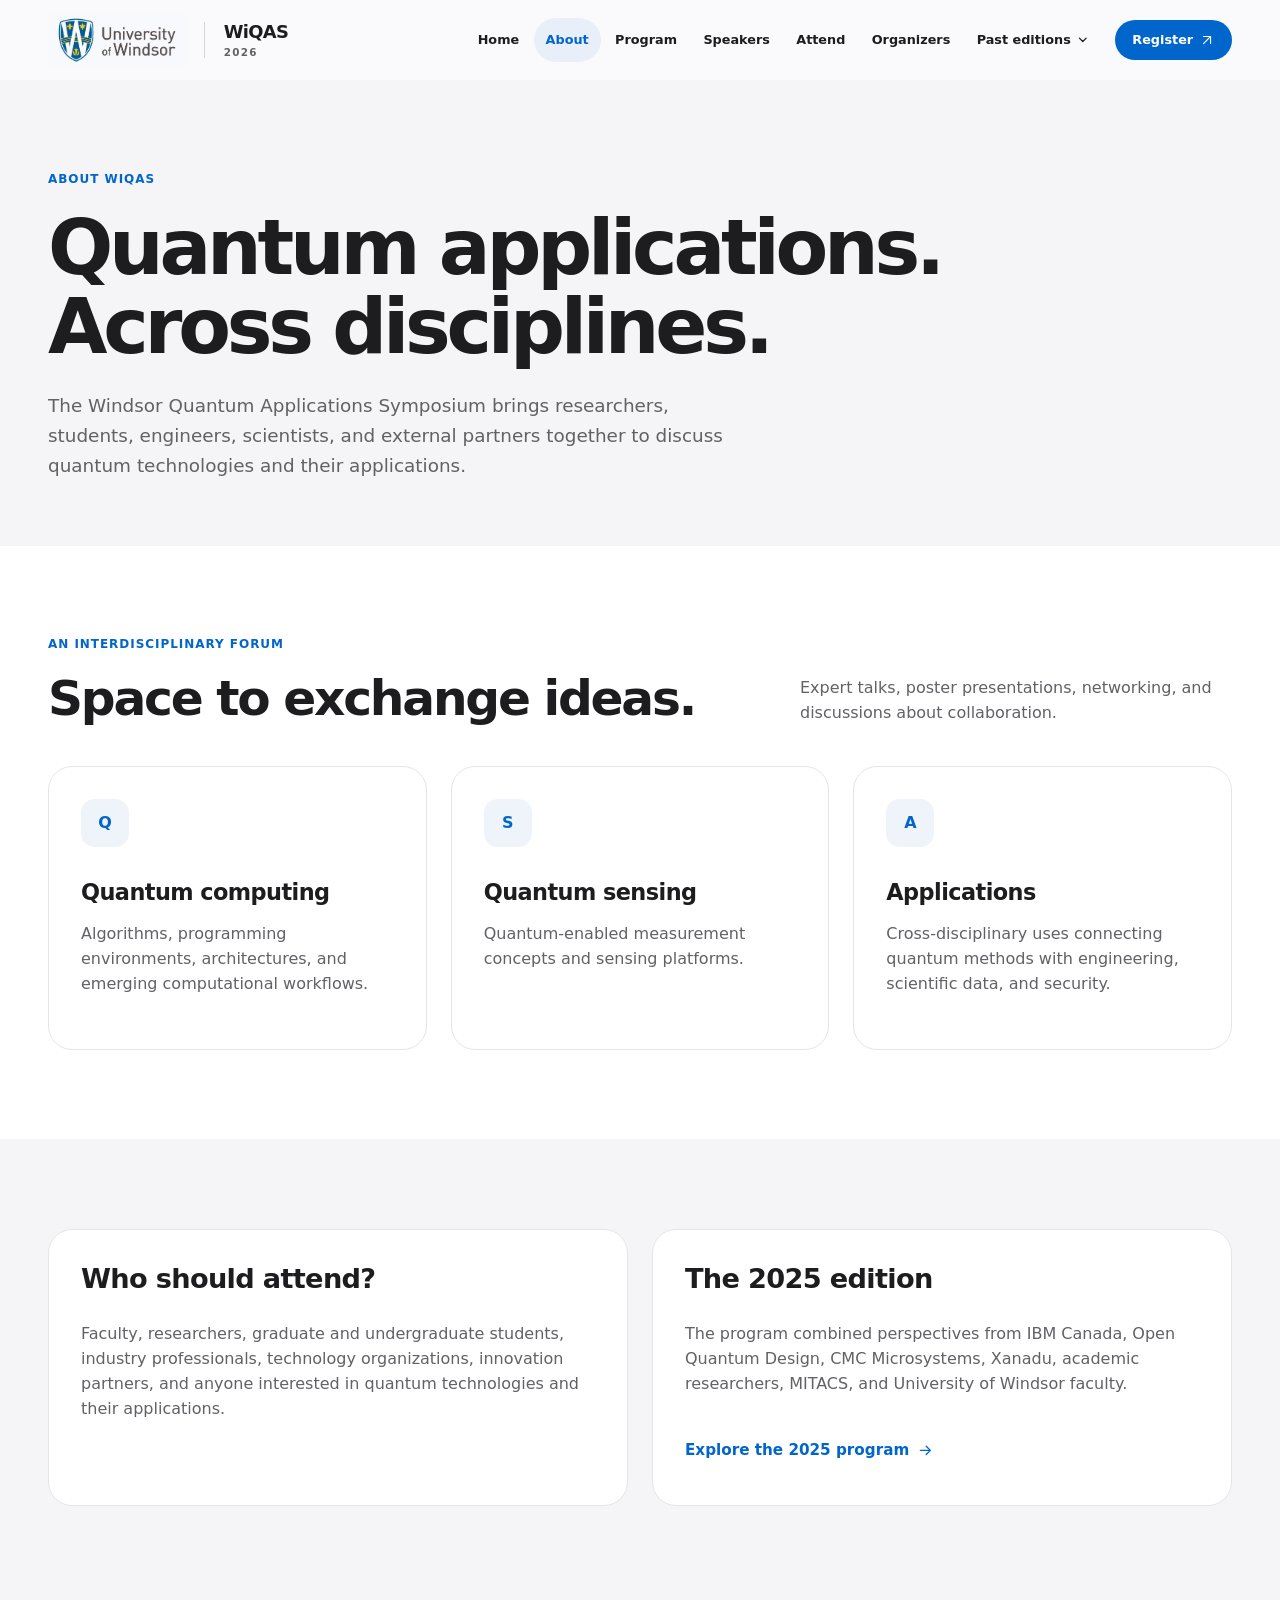
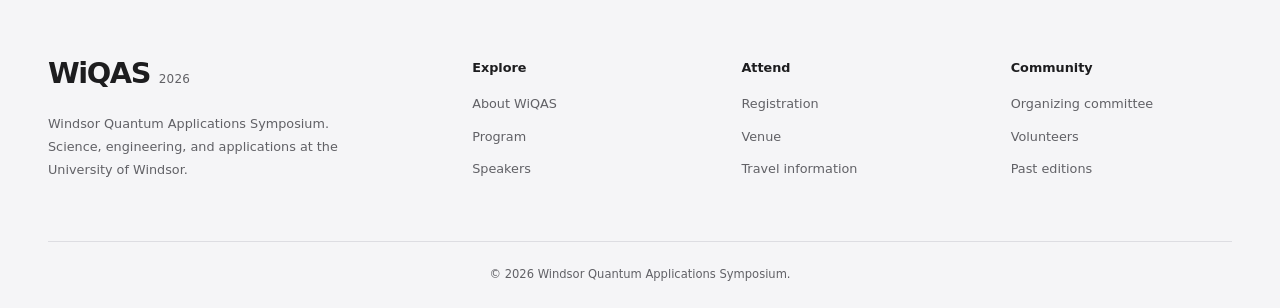
==== commit 9db87dca: "Add files via upload" ====
--- a/about.html
+++ b/about.html
@@ -19,7 +19,7 @@
       <span class="brand-word">WiQAS<span>2026</span></span>
     </a>
     <button class="menu-toggle" type="button" aria-label="Open navigation" aria-controls="site-navigation" aria-expanded="false"><span></span><span></span></button>
-    <nav class="nav-links" id="site-navigation" aria-label="Primary navigation"><a href="index.html">Home</a><a href="about.html" aria-current="page" class="active">About</a><a href="program.html">Program</a><a href="speakers.html">Speakers</a><a href="attend.html">Attend</a><a href="organizers.html">Organizers</a><a href="past.html">Past editions</a><a class="nav-cta" href="https://forms.cloud.microsoft/r/x3CUvzhATm">Register <svg viewBox="0 0 20 20" fill="none" aria-hidden="true"><path d="M5 15 15 5M5 5h10v10" stroke="currentColor" stroke-width="1.6" stroke-linecap="round" stroke-linejoin="round"/></svg></a></nav>
+    <nav class="nav-links" id="site-navigation" aria-label="Primary navigation"><a href="index.html">Home</a><a href="about.html" aria-current="page" class="active">About</a><a href="program.html">Program</a><a href="speakers.html">Speakers</a><a href="attend.html">Attend</a><a href="organizers.html">Organizers</a><details class="nav-dropdown"><summary aria-controls="past-editions-menu">Past editions <svg class="nav-chevron" viewBox="0 0 16 16" fill="none" aria-hidden="true"><path d="m4 6 4 4 4-4" stroke="currentColor" stroke-width="1.5" stroke-linecap="round" stroke-linejoin="round"/></svg></summary><ul class="nav-dropdown-menu" id="past-editions-menu"><li><a href="past-2024.html">2024</a></li><li><a href="past.html">2025</a></li></ul></details><a class="nav-cta" href="https://forms.cloud.microsoft/r/x3CUvzhATm">Register <svg viewBox="0 0 20 20" fill="none" aria-hidden="true"><path d="M5 15 15 5M5 5h10v10" stroke="currentColor" stroke-width="1.6" stroke-linecap="round" stroke-linejoin="round"/></svg></a></nav>
   </div>
 </header>
 <main id="main" tabindex="-1"><section class="page-hero"><div class="container"><p class="eyebrow">About WiQAS</p><h1>Quantum applications.<br>Across disciplines.</h1><p class="page-lead">The Windsor Quantum Applications Symposium brings researchers, students, engineers, scientists, and external partners together to discuss quantum technologies and their applications.</p></div></section>
--- a/styles.css
+++ b/styles.css
@@ -25,7 +25,7 @@
 img { max-width: 100%; }
 a { color: inherit; text-underline-offset: .2em; }
 button, input { font: inherit; }
-button, a { -webkit-tap-highlight-color: transparent; touch-action: manipulation; }
+button, a, summary { -webkit-tap-highlight-color: transparent; touch-action: manipulation; }
 button { cursor: pointer; }
 button:disabled { cursor: default; }
 [hidden] { display: none !important; }
@@ -48,9 +48,9 @@
 .brand-word { display: block; padding-left: 1.15rem; border-left: 1px solid #d4d4da; font-size: 1.12rem; font-weight: 750; letter-spacing: -.04em; line-height: 1.1; }
 .brand-word span { display: block; margin-top: .3rem; color: var(--muted); font-size: .65rem; letter-spacing: .12em; font-weight: 600; }
 .nav-links { display: flex; align-items: center; gap: .15rem; }
-.nav-links > a { display: inline-flex; align-items: center; justify-content: center; min-height: 2.75rem; padding: .65rem .75rem; font-size: .8rem; font-weight: 550; white-space: nowrap; text-decoration: none; border-radius: 999px; }
-.nav-links > a:hover { color: var(--blue); }
-.nav-links > a.active { color: var(--blue); background: #e8eff8; }
+.nav-links > a, .nav-dropdown > summary { display: inline-flex; align-items: center; justify-content: center; min-height: 2.75rem; padding: .65rem .75rem; font-size: .8rem; font-weight: 550; white-space: nowrap; text-decoration: none; border-radius: 999px; }
+.nav-links > a:hover, .nav-dropdown > summary:hover, .nav-dropdown[open] > summary { color: var(--blue); }
+.nav-links > a.active, .nav-dropdown.active > summary { color: var(--blue); background: #e8eff8; }
 .nav-links > .nav-cta { min-height: 2.45rem; gap: .45rem; padding-inline: 1.1rem; margin-left: .65rem; background: var(--blue); color: #fff; }
 .nav-links > .nav-cta:hover { color: #fff; background: var(--blue-dark); }
 .menu-toggle { display: none; width: 2.75rem; height: 2.75rem; padding: .8rem .65rem; border: none; border-radius: 50%; background: transparent; }
@@ -59,6 +59,19 @@
 .menu-toggle[aria-expanded="true"] span:last-child { transform: translateY(-.22rem) rotate(-45deg); }
 .btn, .nav-cta, .menu-toggle { transition: background-color 130ms ease, box-shadow 130ms ease; }
 .btn:active, .nav-cta:active, .menu-toggle:active { transform: scale(.97); }
+
+
+/* Edition links use a native disclosure, with hover added for mouse users. */
+.nav-dropdown { position: relative; flex: 0 0 auto; }
+.nav-dropdown > summary { gap: .35rem; list-style: none; cursor: pointer; }
+.nav-dropdown > summary::-webkit-details-marker { display: none; }
+.nav-dropdown > summary::marker { content: ""; }
+.nav-chevron { width: .85rem; height: .85rem; flex: 0 0 auto; transition: transform 130ms ease; }
+.nav-dropdown[open] .nav-chevron { transform: rotate(180deg); }
+.nav-dropdown-menu { position: absolute; z-index: 90; top: calc(100% + .35rem); right: 0; min-width: 9.5rem; margin: 0; padding: .35rem; list-style: none; border: 1px solid #e1e2e8; border-radius: 1rem; background: #fafafc; box-shadow: 0 12px 30px rgba(20,37,63,.13); }
+.nav-dropdown-menu::before { content: ""; position: absolute; top: -.5rem; left: 0; right: 0; height: .5rem; }
+.nav-dropdown-menu a { display: flex; align-items: center; min-height: 2.75rem; padding: .6rem 1rem; border-radius: .65rem; font-size: .85rem; font-weight: 550; text-decoration: none; }
+.nav-dropdown-menu a:hover, .nav-dropdown-menu a:focus-visible, .nav-dropdown-menu a[aria-current="page"] { color: var(--blue); background: #e8eff8; }
 
 /* Typography scales with the user's text setting. */
 h1, h2, h3, h4, p { margin-top: 0; }
@@ -195,7 +208,7 @@
 .table-wrap { border: 1px solid #e0e0e5; border-radius: 1.4rem; overflow: clip; background: white; }
 .program-table { width: 100%; border-collapse: collapse; font-size: .92rem; }
 .program-table th { padding: 1.15rem 1.5rem; background: #f5f5f7; color: #5e5e64; text-align: left; font-size: .7rem; text-transform: uppercase; letter-spacing: .08em; font-weight: 600; }
-.program-table td { padding: 1.6rem 1.5rem; border-top: 1px solid #e8e8ed; vertical-align: top; line-height: 1.75; }
+.program-table td { padding: 0.6rem 1.5rem; border-top: 1px solid #e8e8ed; vertical-align: top; line-height: 1.75; }
 .program-table .time-cell { width: 11rem; white-space: nowrap; font-variant-numeric: tabular-nums; color: var(--blue); font-weight: 550; }
 .program-table .session-cell { width: 16rem; font-weight: 550; }
 .program-table .details-cell { color: var(--muted); }
@@ -227,8 +240,13 @@
   .has-js .nav-links { position: absolute; top: calc(100% + .5rem); left: 0; right: 0; padding: .75rem; background: rgba(250,250,252,.98); box-shadow: 0 20px 60px rgba(20,37,63,.18); border: 1px solid #e1e2e8; border-radius: 1.4rem; display: flex; flex-direction: column; align-items: stretch; opacity: var(--menu-progress,0); transform: translateY(var(--menu-y,-12px)) scale(var(--menu-scale,.98)); transform-origin: top right; visibility: hidden; pointer-events: none; }
   .has-js .nav-links[data-visible="true"] { visibility: visible; pointer-events: auto; }
   .has-js .nav-links { max-height: calc(100vh - 6rem); max-height: calc(100dvh - 6rem); overflow-y: auto; overscroll-behavior: contain; }
-  .has-js .nav-links > a { justify-content: start; min-height: 3rem; padding: .8rem 1rem; border-radius: .8rem; font-size: 1rem; }
+  .has-js .nav-links > a, .has-js .nav-dropdown > summary { justify-content: start; min-height: 3rem; padding: .8rem 1rem; border-radius: .8rem; font-size: 1rem; }
   .has-js .nav-links > .nav-cta { justify-content: center; margin: .6rem 0 0; }
+  .has-js .nav-dropdown { width: 100%; }
+  .has-js .nav-dropdown > summary { width: 100%; justify-content: space-between; }
+  .has-js .nav-dropdown-menu { position: static; min-width: 0; margin: .15rem .5rem .5rem 1rem; padding: .15rem .35rem; border: 0; border-left: 1px solid var(--line); border-radius: 0; background: transparent; box-shadow: none; }
+  .has-js .nav-dropdown-menu::before { display: none; }
+  .has-js .nav-dropdown-menu a { font-size: .95rem; }
   .speaker-preview-grid { grid-template-columns: repeat(3,minmax(0,1fr)); }
   .speaker-preview { padding: 1.6rem; }
   .speaker { grid-template-columns: 5rem 1fr; gap: 1.2rem; padding: 1.6rem; }
